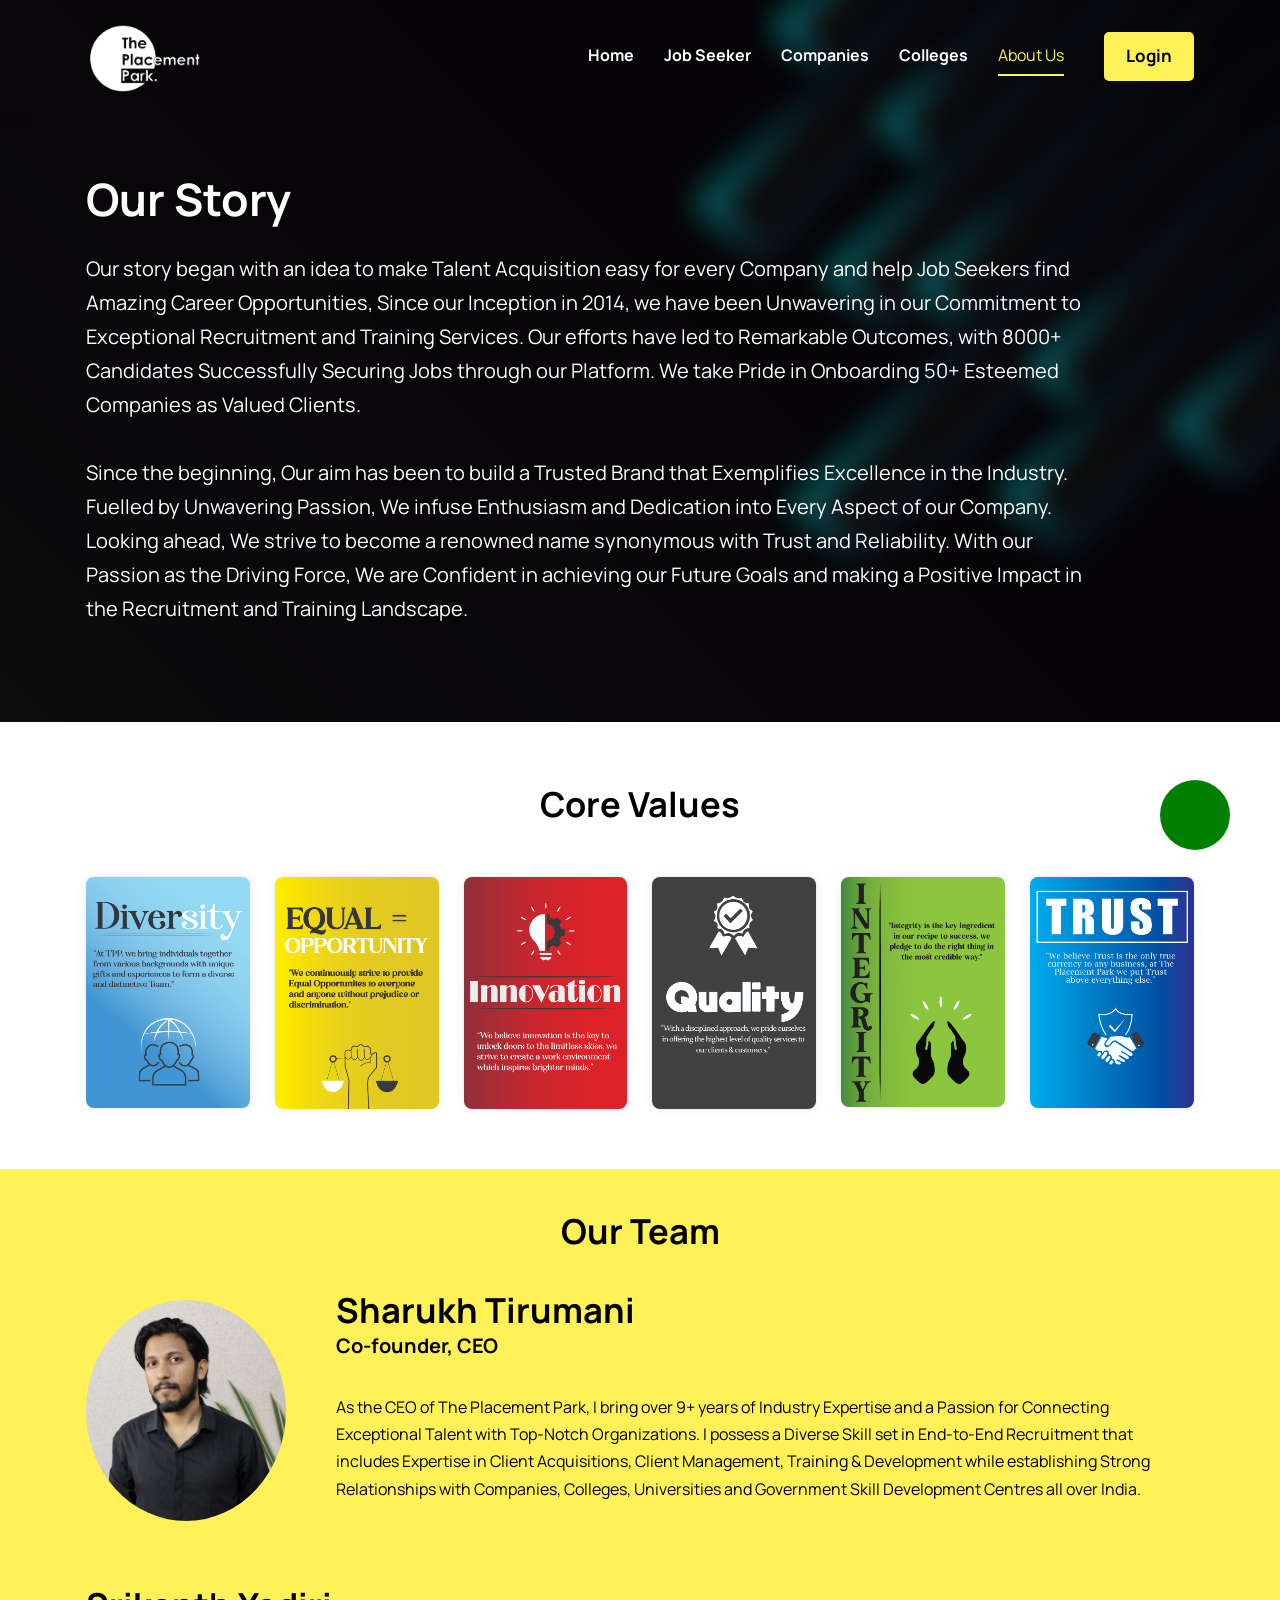
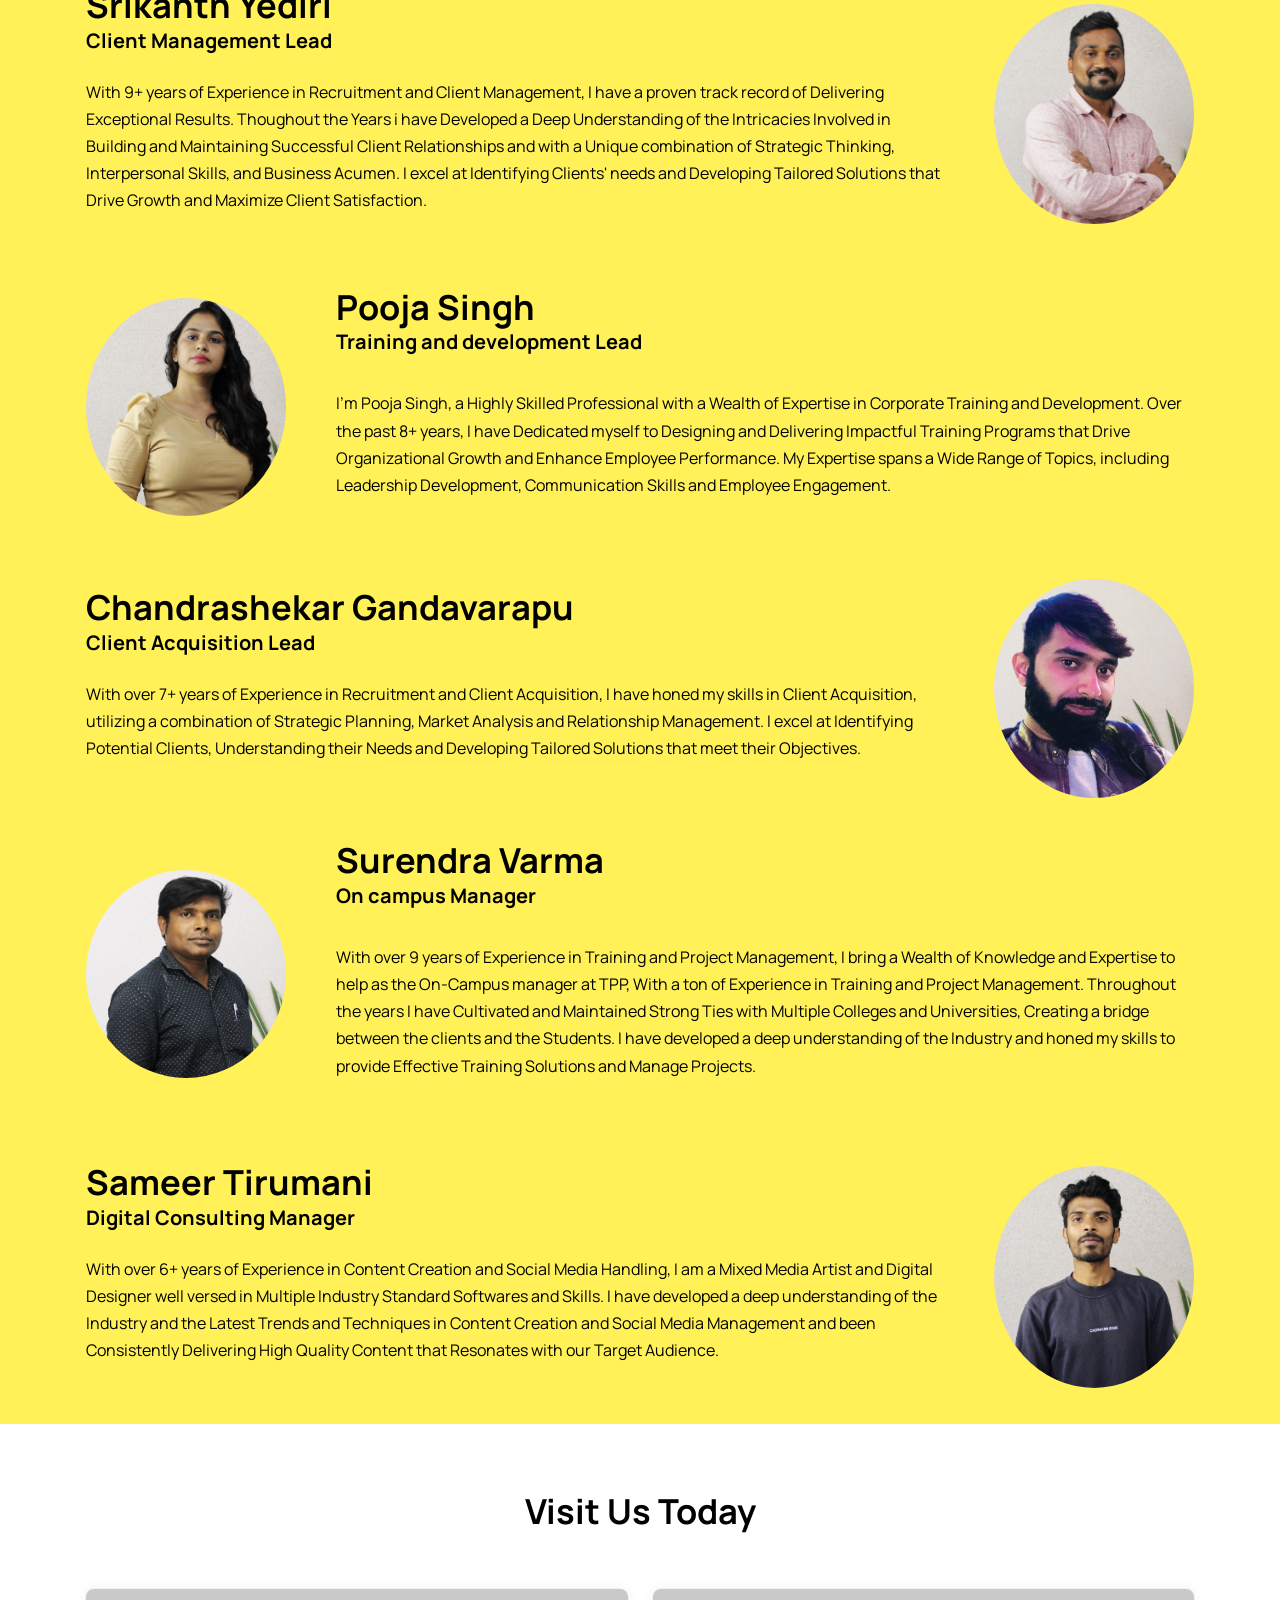
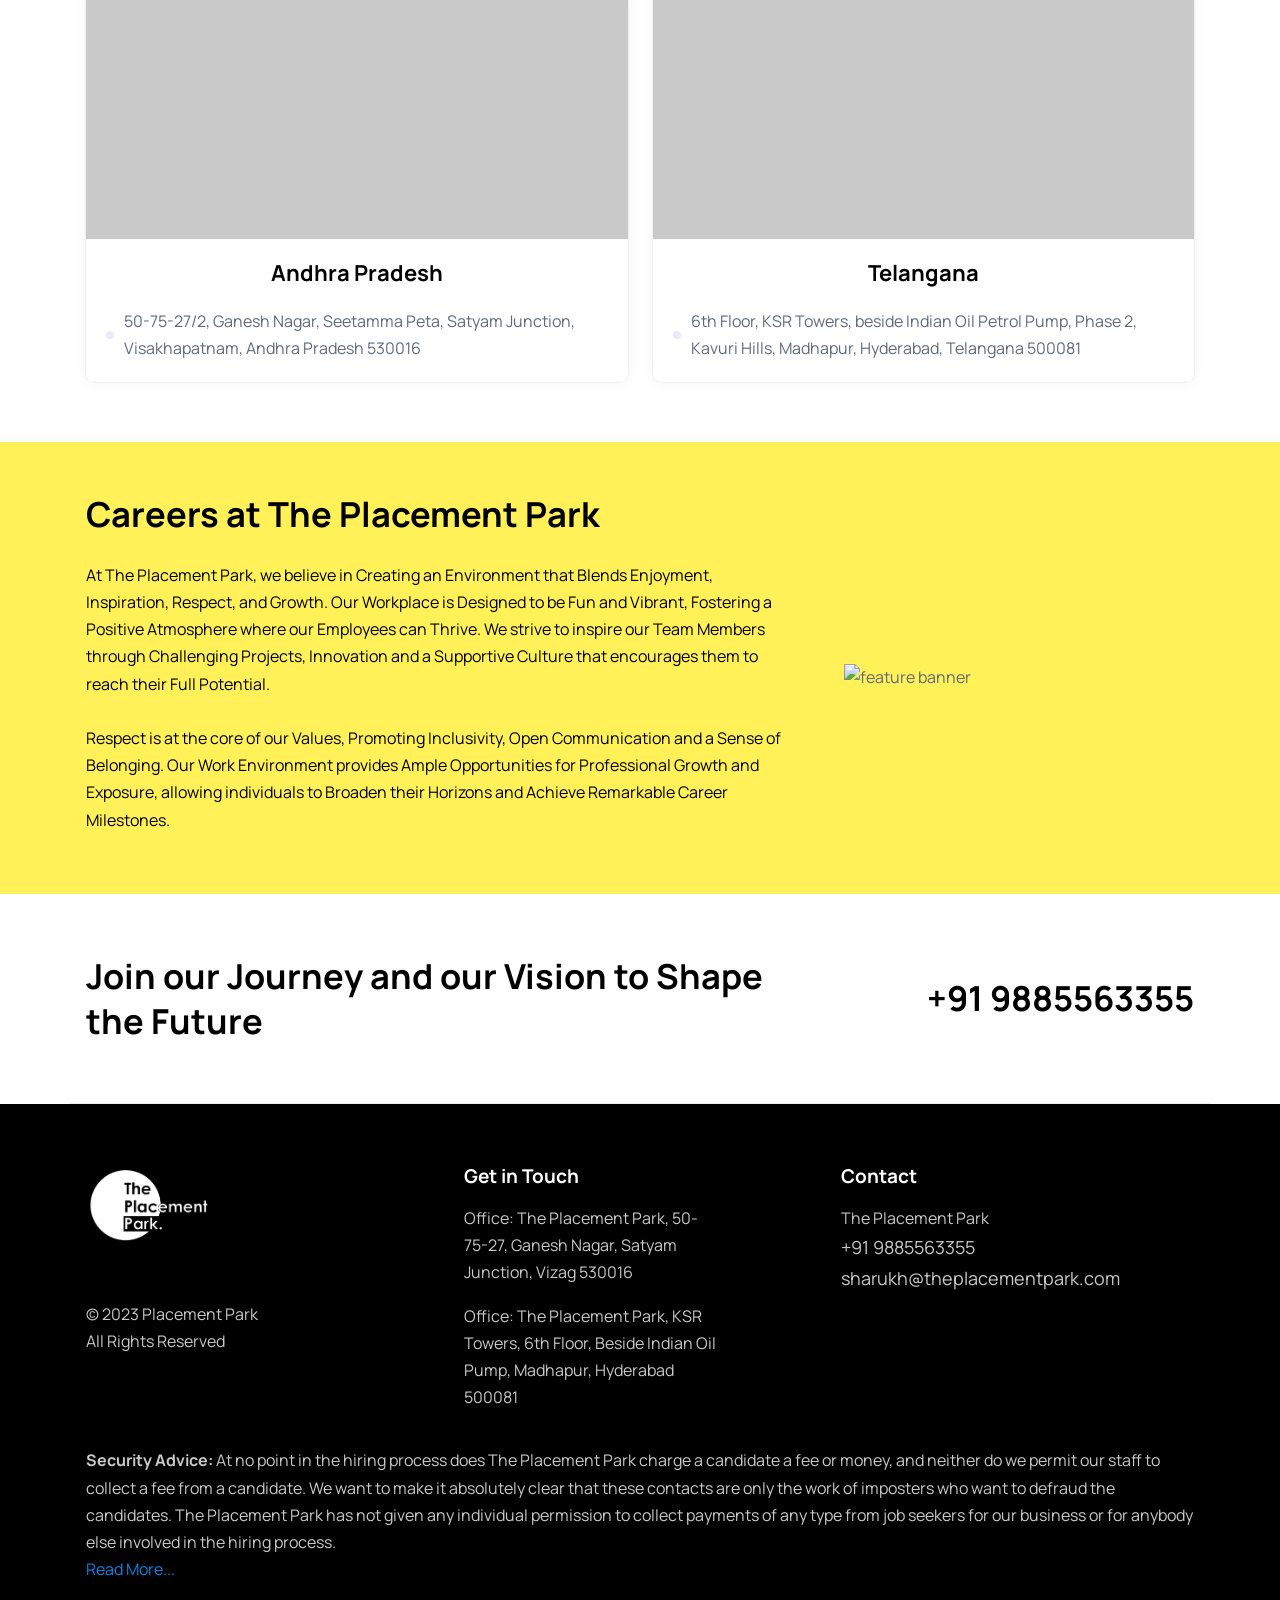
==== about.html @ 6c75acc1 "Add files via upload" ====
<!DOCTYPE html>
<html lang="en">

<head>
  <meta charset="UTF-8">
  <meta http-equiv="X-UA-Compatible" content="IE=edge">
  <meta name="viewport" content="width=device-width, initial-scale=1.0">

  <!-- 
    - primary meta tags
  -->
  <title>TPP</title>
  <meta name="title" content="TPP">

  <!-- 
    - favicon
  -->
  <!-- <link rel="shortcut icon" href="./favicon.svg" type="image/svg+xml"> -->

  <!-- 
    - google font link
  -->
  <link rel="preconnect" href="https://fonts.googleapis.com">
  <link rel="preconnect" href="https://fonts.gstatic.com" crossorigin>
  <link href="https://fonts.googleapis.com/css2?family=Manrope:wght@500;700&display=swap" rel="stylesheet">

  <!-- 
    - custom css link
  -->
  <link rel="stylesheet" href="./assets/css/style.css">
  <link href="lib/owlcarousel/assets/owl.carousel.min.css" rel="stylesheet">
  <link rel="icon" type="image/png" href="assets/2 TPP Logos/favicon.png" >



  <!-- 
    - preload images
  -->
  <link rel="preload" as="image" href="./assets/images/hero-bg.jpg">
  <link rel="preload" as="image" href="./assets/images/hero-slide-1.jpg">
  <link rel="preload" as="image" href="./assets/images/hero-slide-2.jpg">
  <link rel="preload" as="image" href="./assets/images/hero-slide-3.jpg">

</head>
<style>
  @media (min-width: 768px){
    
    .about .container {
        grid-template-columns: 0fr 1fr;
        align-items: center;
    }
      }
:root {
  --d: 700ms;
  --e: cubic-bezier(0.19, 1, 0.22, 1);

}



.page-content {
  display: grid;
  grid-gap: 1rem;
  padding: 1rem;
  max-width: 1024px;
  margin: 0 auto;
  font-family: var(--font-sans);
}
@media (min-width: 600px) {
  .page-content {
    grid-template-columns: repeat(2, 1fr);
  }
}
@media (min-width: 800px) {
  .page-content {
    grid-template-columns: repeat(4, 1fr);
  }
}

.card {
  position: relative;
  display: flex;
  align-items: flex-end;
  overflow: hidden;
  padding: 1rem;
  width: 100%;
  text-align: center;
  color: whitesmoke;
  background-color: whitesmoke;
  
  box-shadow: 0 1px 1px rgba(0, 0, 0, 0.1), 0 2px 2px rgba(0, 0, 0, 0.1), 0 4px 4px rgba(0, 0, 0, 0.1), 0 8px 8px rgba(0, 0, 0, 0.1), 0 16px 16px rgba(0, 0, 0, 0.1);
}
.cards {
  position: relative;
  display: flex;
  align-items: flex-end;
  overflow: hidden;
  padding: 1rem;
  width: 100%;
  text-align: center;
  color: whitesmoke;
  background-color: whitesmoke;
  box-shadow: 0 1px 1px rgba(0, 0, 0, 0.1), 0 2px 2px rgba(0, 0, 0, 0.1), 0 4px 4px rgba(0, 0, 0, 0.1), 0 8px 8px rgba(0, 0, 0, 0.1), 0 16px 16px rgba(0, 0, 0, 0.1);
}
@media (min-width: 600px) {
  .card {
    height: 350px;
  }
  .cards{
    height: 350px;
  }
}
.card:before {
  content: "";
  position: absolute;
  top: 0;
  left: 0;
  width: 100%;
  height: 110%;
  background-size: cover;
  background-position: 0 0;
  transition: transform calc(var(--d) * 1.5) var(--e);
  pointer-events: none;
}
.cards:before {
  content: "";
  position: absolute;
  top: 0;
  left: 0;
  width: 100%;
  height: 110%;
  background-size: cover;
  background-position: 0 0;
  transition: transform calc(var(--d) * 1.5) var(--e);
  pointer-events: none;
}
.card:after {
  content: "";
  display: block;
  position: absolute;
  top: 0;
  left: 0;
  width: 100%;
  height: 200%;
  pointer-events: none;
  background-image: linear-gradient(to bottom, rgba(0, 0, 0, 0) 0%, rgba(0, 0, 0, 0.009) 11.7%, rgba(0, 0, 0, 0.034) 22.1%, rgba(0, 0, 0, 0.072) 31.2%, rgba(0, 0, 0, 0.123) 39.4%, rgba(0, 0, 0, 0.182) 46.6%, rgba(0, 0, 0, 0.249) 53.1%, rgba(0, 0, 0, 0.32) 58.9%, rgba(0, 0, 0, 0.394) 64.3%, rgba(0, 0, 0, 0.468) 69.3%, rgba(0, 0, 0, 0.54) 74.1%, rgba(0, 0, 0, 0.607) 78.8%, rgba(0, 0, 0, 0.668) 83.6%, rgba(0, 0, 0, 0.721) 88.7%, rgba(0, 0, 0, 0.762) 94.1%, rgba(0, 0, 0, 0.79) 100%);
  transform: translateY(-50%);
  transition: transform calc(var(--d) * 2) var(--e);
}
.cards:after {
  content: "";
  display: block;
  position: absolute;
  top: 0;
  left: 0;
  width: 100%;
  height: 200%;
  pointer-events: none;
  background-image: linear-gradient(to bottom, rgba(0, 0, 0, 0) 0%, rgba(0, 0, 0, 0.009) 11.7%, rgba(0, 0, 0, 0.034) 22.1%, rgba(0, 0, 0, 0.072) 31.2%, rgba(0, 0, 0, 0.123) 39.4%, rgba(0, 0, 0, 0.182) 46.6%, rgba(0, 0, 0, 0.249) 53.1%, rgba(0, 0, 0, 0.32) 58.9%, rgba(0, 0, 0, 0.394) 64.3%, rgba(0, 0, 0, 0.468) 69.3%, rgba(0, 0, 0, 0.54) 74.1%, rgba(0, 0, 0, 0.607) 78.8%, rgba(0, 0, 0, 0.668) 83.6%, rgba(0, 0, 0, 0.721) 88.7%, rgba(0, 0, 0, 0.762) 94.1%, rgba(0, 0, 0, 0.79) 100%);
  transform: translateY(-50%);
  transition: transform calc(var(--d) * 2) var(--e);
}
.card:before {
  background-image: url(assets/images/client.jpg);
}
.cards:before {
  background-image: url(assets/images/buildings.jpg);
}


.content {
  position: relative;
  display: flex;
  flex-direction: column;
  align-items: center;
  width: 100%;
  padding: 1rem;
  transition: transform var(--d) var(--e);
  z-index: 1;
}
.content > * + * {
  margin-top: 1rem;
}

.title {
  font-size: 4rem;
  font-weight: bold;
  line-height: 1;
}

.copy {
  font-family: var(--font-serif);
  font-size: 1.125rem;
  font-style: italic;
  line-height: 1.35;
}



@media (hover: hover) and (min-width: 600px) {
  .card:after {
    transform: translateY(0);
  }
  .cards:after {
    transform: translateY(0);
  }

  .content {
    transform: translateY(calc(100% - 4.5rem));
  }
  .content > *:not(.title) {
    opacity: 0;
    transform: translateY(1rem);
    transition: transform var(--d) var(--e), opacity var(--d) var(--e);
  }

  .card:hover,
.card:focus-within {
    align-items: center;
  }
  .card:hover:before,
.card:focus-within:before {
    transform: translateY(-4%);
  }
  .card:hover:after,
.card:focus-within:after {
    transform: translateY(-50%);
  }
  .card:hover .content,
.card:focus-within .content {
    transform: translateY(0);
  }
  .card:hover .content > *:not(.title),
.card:focus-within .content > *:not(.title) {
    opacity: 1;
    transform: translateY(0);
    transition-delay: calc(var(--d) / 8);
  }

  .cards:focus-within:before, .cards:focus-within:after,
.cards:focus-within .content,
.cards:focus-within .content > *:not(.title) {
    transition-duration: 0s;
  }
  .cards:hover,
.cards:focus-within {
    align-items: center;
  }
  .cards:hover:before,
.cards:focus-within:before {
    transform: translateY(-4%);
  }
  .cards:hover:after,
.cards:focus-within:after {
    transform: translateY(-50%);
  }
  .cards:hover .content,
.cards:focus-within .content {
    transform: translateY(0);
  }
  .cards:hover .content > *:not(.title),
.cards:focus-within .content > *:not(.title) {
    opacity: 1;
    transform: translateY(0);
    transition-delay: calc(var(--d) / 8);
  }

  .cards:focus-within:before, .cards:focus-within:after,
.cards:focus-within .content,
.cards:focus-within .content > *:not(.title) {
    transition-duration: 0s;
  }
}


  .clientwrapper {
      display: flex;
      align-items: center;
      margin:auto;
    }
    .clientslider {
      width: 80%;
      height: 100px;
      position: relative;
      background: white;
      align-items: center;
      margin: auto;
      align-items: center;
      margin: auto;
      
      /* box-shadow: 0 10px 20px -10px rgba(0,0,0,0.2); */
      display: flex;
      overflow: hidden;
    }
    .clientslide {
     background-color: black;
      height: 100px;
      display: flex;
      align-items: center;
      animation: slideshow 60s linear infinite;
    }
    .clientslide img {
      height: 100px;
      border: 3px solid white;
      background: white;
      padding: 0 30px 0 30px;
    }
    @keyframes slideshow {
      0% {transform: translateX(0);}
      100% {transform: translateX(-100%);}
    }
    .clientslider::before, .slider::after {
      height: 100px;
      width: 200px;
      position: absolute;
      content: "";
      /* background: linear-gradient(to right, white 0%, rgba(255,255,255,0) 100%); */
      z-index: 2;
    }
    .clientslider::before {
      left: 0;
      top: 0;
    }
    .clientslider::after {
      right:0;
      top:0;
      
      transform: rotateZ(180deg);
    }
    .grid {
	position: relative;
	clear: both;
	margin: 0 auto;
	padding: 1em 0 4em;
	max-width: 1000px;
	list-style: none;
	text-align: center;
  border-radius: var(--radius-8);
}

/* Common style */
.grid figure {
  
	position: relative;
	float: left;
	overflow: hidden;
	margin: 10px 1%;
	min-width: 320px;
	max-width: 480px;
	max-height: 360px;
	width: 48%;
	height: auto;
	background: black;
	text-align: center;
	cursor: pointer;
}

.grid figure img {
	position: relative;
	display: block;
  background: linear-gradient(to top, rgba(0,0,0,0.8), transparent);

	min-height: 100%;
	max-width: 100%;

}

.grid figure figcaption {
	padding: 2em;
	color: #fff;
	text-transform: uppercase;
	font-size: 1.25em;
	-webkit-backface-visibility: hidden;
	backface-visibility: hidden;
}

.grid figure figcaption::before,
.grid figure figcaption::after {
	pointer-events: none;
}

.grid figure figcaption,
.grid figure figcaption > a {
	position: absolute;
	top: 0;
	left: 0;
	width: 100%;
	height: 100%;
}

/* Anchor will cover the whole item by default */
/* For some effects it will show as a button */
.grid figure figcaption > a {
	z-index: 1000;
	text-indent: 200%;
	white-space: nowrap;
	font-size: 0;
	opacity: 0;
}

.grid figure h2 {
	word-spacing: -0.15em;
	font-weight: 300;
}

.grid figure h2 span {
	font-weight: 800;
}

.grid figure h2,
.grid figure p {
	margin: 0;
}

.grid figure p {
	letter-spacing: 1px;
	font-size: 68.5%;
}

/* Individual effects */

/*---------------*/
/***** Julia *****/
/*---------------*/

figure.effect-julia {
	background: black;
}

figure.effect-julia img {
  opacity: 0.3;
  background: linear-gradient(rgba(15,25,65,0) 33%,rgb(15,25,65) 100%);
	max-width: none;
	height: 400px;
	-webkit-transition: opacity 1s, -webkit-transform 1s;
	transition: opacity 1s, transform 1s;
	-webkit-backface-visibility: hidden;
	backface-visibility: hidden;
}

figure.effect-julia figcaption {
	text-align: left;
}

figure.effect-julia h2 {
	position: relative;
	padding: 0.5em 0;
}

figure.effect-julia p {
	display: inline-block;
	margin: 0 0 0.25em;
	padding: 0.4em 1em;
	background: rgba(255,255,255,0.9);
	color: black;
	text-transform: none;
	font-weight: 500;
	font-size: 75%;
	-webkit-transition: opacity 0.35s, -webkit-transform 0.35s;
	transition: opacity 0.35s, transform 0.35s;
	-webkit-transform: translate3d(-360px,0,0);
	transform: translate3d(-360px,0,0);
}

figure.effect-julia p:first-child {
	-webkit-transition-delay: 0.15s;
	transition-delay: 0.15s;
}

figure.effect-julia p:nth-of-type(2) {
	-webkit-transition-delay: 0.1s;
	transition-delay: 0.1s;
}

figure.effect-julia p:nth-of-type(3) {
	-webkit-transition-delay: 0.05s;
	transition-delay: 0.05s;
}

figure.effect-julia:hover p:first-child {
	-webkit-transition-delay: 0s;
	transition-delay: 0s;
}

figure.effect-julia:hover p:nth-of-type(2) {
	-webkit-transition-delay: 0.05s;
	transition-delay: 0.05s;
}

figure.effect-julia:hover p:nth-of-type(3) {
	-webkit-transition-delay: 0.1s;
	transition-delay: 0.1s;
}

figure.effect-julia:hover img {
	/* opacity: 0.4; */
  opacity: 0.5;
  filter: blur(3px); 
  transition-duration: 0.5s;
	-webkit-transform: scale3d(1.1,1.1,1);
	transform: scale3d(1.1,1.1,1);
}

figure.effect-julia:hover p {
	opacity: 1;
	-webkit-transform: translate3d(0,0,0);
	transform: translate3d(0,0,0);
}


</style>

<body>

  <!-- 
    - #HEADER
  -->


  <header class="header" data-header>
    <div class="container">

      <a href="index.html" class="logo">
        <img src="./assets/2 TPP Logos/Placement Park Logo Inverted.png" width="144"  alt="TPP home"  class="logo-light">

        <img src="./assets/2 TPP Logos/Placement Park Logo Inverted.png" width="144" alt="TPP home" class="logo-dark">
      </a>

      <nav class="navbar" data-navbar>

        <div class="navbar-top">
          <a href="index.html" class="logo">
            <img src="./assets/2 TPP Logos/Placement Park Logo Inverted.png" width="124" height="124" alt="Adex home">
          </a>

          <button class="nav-close-btn" aria-label="close menu" data-nav-toggler>
            <ion-icon name="close-outline" aria-hidden="true"></ion-icon>
          </button>
        </div>

        <ul class="navbar-list">

          <li>
            <a href="index.html" class="navbar-link">Home</a>
          </li>

          <li>
            <a href="jobseeker.html" class="navbar-link">Job Seeker</a>
          </li>

          <li>
            <a href="companies.html" class="navbar-link">Companies</a>
          </li>

          <li>
            <a href="crt.html" class="navbar-link">Colleges</a>
          </li>

          <li>
            <a href="about.html" class="active_link">About Us</a>
          </li>

        </ul>

        <div class="wrapper">
          <a href="mailto:sharukh@theplacementpark.com" class="contact-link">sharukh@theplacementpark.com</a>

          <li> 
            <a href="tel: +91 9885563355" class="footer-link" style="font-size: 1.8rem;">+91 9885563355</a>
          </li>
        </div>

        <ul class="social-list">

          <li>
            <a href="https://www.linkedin.com/company/65595236" target="_blank" class="social-link" style="color: white;">
              <ion-icon name="logo-linkedin"></ion-icon>
            </a>
          </li>

          <li>
            <a href="https://facebook.com/theplacementpark/" target="_blank" class="social-link" style="color: white;">
              <ion-icon name="logo-facebook"></ion-icon>
            </a>
          </li>

          <li>
            <a href="https://wa.me/919885563355" target="_blank" class="social-link" style="color: white;">
              <ion-icon name="logo-whatsapp"></ion-icon>
            </a>
          </li>

          <li>
            <a href="https://instagram.com/theplacementpark/" target="_blank" class="social-link" style="color: white;">
              <ion-icon name="logo-instagram"></ion-icon>
            </a>
          </li>



        </ul>
      </nav>

      <a href="https://theplacementpark.com/home/login" class="btn btn-primary">Login</a>

      <button class="nav-open-btn" aria-label="open menu" data-nav-toggler>
        <ion-icon name="menu-outline" aria-hidden="true"></ion-icon>
      </button>

      <div class="overlay" data-nav-toggler data-overlay></div>

    </div>
  </header>





  <main>
    <article>

      <!-- 
        - #HERO
      -->

      <section class="section hero has-bg-image" aria-label="home"
        style="background-image: url('./assets/images/hero-bg.jpg'); padding-bottom: 60px;">
        <div class="container" style="text-align: left;">

          <div class="hero-content" style="margin-inline: 0px;">

            <h1 class="h1 hero-title">Our Story</h1>

            <p class="hero-text">
              Our story began with an idea to make Talent Acquisition easy for every Company and help Job Seekers find Amazing Career Opportunities, Since our Inception in 2014, we have been Unwavering in our Commitment to Exceptional Recruitment and Training Services. Our efforts have led to Remarkable Outcomes, with 8000+ Candidates Successfully Securing Jobs through our Platform. We take Pride in Onboarding 50+ Esteemed Companies as Valued Clients.
              <br>
              <br>
              Since the beginning, Our aim has been to build a Trusted Brand that Exemplifies Excellence in the Industry. Fuelled by Unwavering Passion, We infuse Enthusiasm and Dedication into Every Aspect of our Company. Looking ahead, We strive to become a renowned name synonymous with Trust and Reliability. With our Passion as the Driving Force, We are Confident in achieving our Future Goals and making a Positive Impact in the Recruitment and Training Landscape. 
            </p>


          </div>



        </div>
      </section>


      <!-- SECTORS -->

      
      <section class="section project" aria-labelledby="project-label" style="padding-top: 60px; padding-bottom: 60px;">
        <div class="container">


          <h2 class="h2 section-title">
            Core Values
          </h2>

          <ul class="grid-li">

            <li>
              <div class="project-card">

                <figure class="card-banner img-holder"  style="height: max-content;">
                  <img src="./assets/TPP Values/Diversity.jpg" 
                    alt="Ligula tristique quis risus" class="img-cover">
                </figure>


              </div>
            </li>

            <li>
              <div class="project-card">

                <figure class="card-banner img-holder"  style="height: max-content;">
                    <img src="./assets/TPP Values/Equality.jpg" 
                      alt="Ligula tristique quis risus" class="img-cover">
                  </figure>

              </div>
            </li>

            <li>
              <div class="project-card">

                <figure class="card-banner img-holder"  style="height: max-content;">
                    <img src="./assets/TPP Values/innovation.jpg" 
                      alt="Ligula tristique quis risus" class="img-cover">
                  </figure>


              </div>
            </li>
            <li>
                <div class="project-card">
  
                  <figure class="card-banner img-holder"  style="height: max-content;">
                      <img src="./assets/TPP Values/Quality.jpg" 
                        alt="Ligula tristique quis risus" class="img-cover">
                    </figure>
  
  
                </div>
              </li>
              <li>
                <div class="project-card">
  
                  <figure class="card-banner img-holder"  style="height: max-content;">
                      <img src="./assets/TPP Values/TPP Values Board (INTEGRITYi).jpg" 
                        alt="Ligula tristique quis risus" class="img-cover">
                    </figure>
  
  
                </div>
              </li>
              <li>
                <div class="project-card">
  
                  <figure class="card-banner img-holder"  style="height: max-content;">
                      <img src="./assets/TPP Values/Trust.jpg" 
                        alt="Ligula tristique quis risus" class="img-cover">
                    </figure>
  
  
                </div>
              </li>

          </ul>

        </div>
      </section>













      <!--      
        - #ABOUT
      -->

      <section class="about" aria-labelledby="about-label" style="background-color: #fff157; padding-top: 40px; padding-bottom: 50px;">
        <h2 class="h2 section-title" style="text-align: center;">
          Our Team
        </h2>
        
        <div class="container">

          <figure class="about-banner">
            <img src="./assets/Employee Photos/Sharukh Tirumani.jpg"  style="width: 200px; border-radius: 50%;" alt="about banner"
              class="w-100">
          </figure>

          <div class="feature-content">


            <h2 class="h2 section-title" style="margin-bottom: 0px;">
              Sharukh Tirumani
            </h2>
            <h3 class="h2 section-title" style="font-size: 2rem;" >Co-founder, CEO</h3>


            <p class="section-text" style="margin-block: 25px 30px; color: black;">As the CEO of The Placement Park, I bring over 9+ years of Industry Expertise and a Passion for Connecting Exceptional Talent with Top-Notch Organizations. I possess a Diverse Skill set in End-to-End Recruitment that includes Expertise in Client Acquisitions, Client Management, Training & Development while establishing Strong Relationships with Companies, Colleges, Universities and Government Skill Development Centres all over India.</p>

            <div class="btn-wrapper" style="justify-content:left; ">

                <ul class="social-list">
    
                  <li>
                    <a href="https://www.linkedin.com/in/sharukh-tirumani-5143ab180/" target="_blank" class="social-link-team">
                      <ion-icon name="logo-linkedin"></ion-icon>
                    </a>
                  </li>
        
                </ul>
              </div>



          </div>
        </div>
      </section>





      <!-- 
        - #FEATURE
      -->

      <section class="section feature" aria-labelledby="feature-label" style="background-color: #fff157; padding-top: 0px; padding-bottom: 0px;">
        <div class="container">

          <figure class="feature-banner">
            <img src="./assets/Employee Photos/Srikanth Yediri.jpg" style="border-radius: 50%; width: 200px;" alt="feature banner"
              class="w-100">
          </figure>

          <div class="feature-content" style="text-align: left;">

            <h2 class="h2 section-title" >
             Srikanth Yediri
            </h2>
            <h3 class="h2 section-title" style="font-size: 2rem;" >Client Management Lead</h3>


            <p class="section-text" style="color: black;">
             
              With 9+ years of Experience in Recruitment and Client Management, I have a proven track record of Delivering Exceptional Results. Thoughout the Years i have Developed a Deep Understanding of the Intricacies Involved in Building and Maintaining Successful Client Relationships and with a Unique combination of Strategic Thinking, Interpersonal Skills, and Business Acumen. I excel at Identifying Clients' needs and Developing Tailored Solutions that Drive Growth and Maximize Client Satisfaction.
            </p>
            <div class="btn-wrapper" style="justify-content:left;">

                <ul class="social-list">
    
                  <li>
                    <a href="https://www.linkedin.com/in/yediri-srikanth-1b2a61237/" target="_blank" class="social-link-team">
                      <ion-icon name="logo-linkedin"></ion-icon>
                    </a>
                  </li>
        

        
                </ul>
              </div>



          </div>

        </div>
      </section>

      <section class="about" aria-labelledby="about-label" style="background-color: #fff157; padding-top: 40px; padding-bottom: 50px;">
        <div class="container">

          <figure class="about-banner">
            <img src="./assets/Employee Photos/Pooja Singh.jpg" style="width: 200px; border-radius: 50%;" alt="about banner"
              class="w-100">
          </figure>

          <div class="feature-content">


            <h2 class="h2 section-title" style="margin-bottom: 0px;">
             Pooja Singh
            </h2>
            <h3 class="h2 section-title" style="font-size: 2rem;" >Training and development Lead</h3>


            <p class="section-text" style="margin-block: 25px 30px; color: black;">I'm Pooja Singh, a Highly Skilled Professional with a Wealth of Expertise in Corporate Training and Development. Over the past 8+ years, I have Dedicated myself to Designing and Delivering Impactful Training Programs that Drive Organizational Growth and Enhance Employee Performance. My Expertise spans a Wide Range of Topics, including Leadership Development, Communication Skills and Employee Engagement.
            </p>

            <div class="btn-wrapper" style="justify-content:left; ">

                <ul class="social-list">
    
                  <li>
                    <a href="https://www.linkedin.com/in/pooja-s-3730a326b/" target="_blank" class="social-link-team">
                      <ion-icon name="logo-linkedin"></ion-icon>
                    </a>
                  </li>
        
        
                </ul>
              </div>



          </div>
        </div>
      </section>

      <section class="section feature" aria-labelledby="feature-label" style="background-color: #fff157; padding-bottom: 0px; padding-top: 0px;">
        <div class="container">

          <figure class="feature-banner">
            <img src="./assets/Employee Photos/Chandrashekar Gandavarpu.jpg"  style="border-radius: 50%; width: 200px;" alt="feature banner"
              class="w-100">
          </figure>

          <div class="feature-content">

            <h2 class="h2 section-title">
             Chandrashekar Gandavarapu
            </h2>
            <h3 class="h2 section-title" style="font-size: 2rem;" >Client Acquisition Lead</h3>


            <p class="section-text" style="color: black;">
              With over 7+ years of Experience in Recruitment and Client Acquisition, I have honed my skills in Client Acquisition, utilizing a combination of Strategic Planning, Market Analysis and Relationship Management. I excel at Identifying Potential Clients, Understanding their Needs and Developing Tailored Solutions that meet their Objectives.
            </p>
            <div class="btn-wrapper" style="justify-content:left;">

                <ul class="social-list">
    
                  <li>
                    <a href="https://www.linkedin.com/in/chandu-g-a3bb04106" target="_blank" class="social-link-team">
                      <ion-icon name="logo-linkedin"></ion-icon>
                    </a>
                  </li>
        
                </ul>
              </div>



          </div>

        </div>
      </section>

      
      <section class="about" aria-labelledby="about-label" style="background-color: #fff157; padding-top: 40px; padding-bottom: 50px;">
        <div class="container">

          <figure class="about-banner">
            <img src="./assets/Employee Photos/Surendra Varma.jpg" style="width: 200px; border-radius: 50%;" alt="about banner"
              class="w-100">
          </figure>

          <div class="feature-content">


            <h2 class="h2 section-title" style="margin-bottom: 0px;">
             Surendra Varma
            </h2>
            <h3 class="h2 section-title" style="font-size: 2rem;" >On campus Manager</h3>


            <p class="section-text" style="margin-block: 25px 30px; color: black;">With over 9 years of Experience in Training and Project Management, I bring a Wealth of Knowledge and Expertise to help as the On-Campus manager at TPP, With a ton of Experience in Training and Project Management. Throughout the years I have Cultivated and Maintained Strong Ties with Multiple Colleges and Universities, Creating a bridge between the clients and the Students. I have developed a deep understanding of the Industry and honed my skills to provide Effective Training Solutions and Manage Projects. </p>

            <div class="btn-wrapper" style="justify-content:left; ">

                <ul class="social-list">
    
                  <li>
                    <a href="https://www.linkedin.com/in/surendra-varma/" target="_blank" class="social-link-team">
                      <ion-icon name="logo-linkedin"></ion-icon>
                    </a>
                  </li>
        
  
              </div>



          </div>
        </div>
      </section>

      <section class="section feature" aria-labelledby="feature-label" style="background-color: #fff157; padding-top:0px ; padding-bottom: 30px;">
        <div class="container">

          <figure class="feature-banner">
            <img src="./assets/Employee Photos/Sameer Tirumani.jpg" style="border-radius: 50%; width: 200px;" alt="feature banner"
              class="w-100">
          </figure>

          <div class="feature-content">

            <h2 class="h2 section-title">
            Sameer Tirumani
            </h2>
            <h3 class="h2 section-title" style="font-size: 2rem;" >Digital Consulting Manager</h3>


            <p class="section-text" style="color: black;">
              With over 6+ years of Experience in Content Creation and Social Media Handling, I am a Mixed Media Artist and Digital Designer well versed in Multiple Industry Standard Softwares and Skills. I have developed a deep understanding of the Industry and the Latest Trends and Techniques in Content Creation and Social Media Management and been Consistently Delivering High Quality Content that Resonates with our Target Audience.
            </p>
            <div class="btn-wrapper" style="justify-content:left;">

                <ul class="social-list">
    
                  <li>
                    <a href="https://www.linkedin.com/in/sameer-tirumani-5a2886124/" target="_blank" class="social-link-team">
                      <ion-icon name="logo-linkedin"> </ion-icon> 

                    </a>
                  </li>
  
                </ul>
              </div>



          </div>

        </div>
      </section>


      








      <section class="section project" aria-labelledby="project-label" style="padding-top: 60px; padding-bottom: 60px;">
        <div class="container">
          <h2 class="h2 section-title" style="text-align: center; color: black; padding:5px;" >Visit Us Today</h2>


          <ul class="grid-list-loc">



            <li>
              <div class="project-card">

                <figure class="card-banner img-holder" style="--width: 560; height: 250px;">
                  <iframe src="https://www.google.com/maps/embed?pb=!1m18!1m12!1m3!1d3800.219459608518!2d83.30935697506716!3d17.73429568321333!2m3!1f0!2f0!3f0!3m2!1i1024!2i768!4f13.1!3m3!1m2!1s0x3a394337bda3da7f%3A0xa042335e57fdd334!2sThe%20Placement%20Park!5e0!3m2!1sen!2sin!4v1682166566837!5m2!1sen!2sin" width="300" height="225" style="border:0;" allowfullscreen="" loading="lazy" referrerpolicy="no-referrer-when-downgrade" class="img-cover"></iframe>
                </figure>

                <div class="card-content">

                  <h3 class="h3">
                    <a href="#" class="card-title" style="text-align: center;">Andhra Pradesh</a>
                  </h3>
                  <p class="card-text">
                    <div class="feature-card">

                      <div class="card-icon" >
                        <ion-icon name="checkmark" aria-hidden="true"></ion-icon>
                      </div>
    
                      <span class="span" style="text-align: left;">
                        50-75-27/2, Ganesh Nagar, Seetamma Peta, Satyam Junction, Visakhapatnam, Andhra Pradesh 530016                  </span>
    
                    </div>
                  </p>



                </div>

              </div>
            </li>

            <li>
              <div class="project-card">

                <figure class="card-banner img-holder" style="--width: 560; height: 250px;">
                  <iframe src="https://www.google.com/maps/embed?pb=!1m14!1m8!1m3!1d3806.389823946216!2d78.3912918!3d17.4410464!3m2!1i1024!2i768!4f13.1!3m3!1m2!1s0x3bcb914fd73bf605%3A0xdb3b84c37c19a2b9!2sThe%20Placement%20Park!5e0!3m2!1sen!2sin!4v1682166350224!5m2!1sen!2sin" width="300" height="225" style="border:0;" allowfullscreen="" loading="lazy" referrerpolicy="no-referrer-when-downgrade" class="img-cover"></iframe>
                </figure>

                <div class="card-content">

                  <h3 class="h3">
                    <a href="#" class="card-title" style="text-align: center;">Telangana</a>
                  </h3>
      
                  <p class="card-text">    
                    <div class="feature-card">

                      <div class="card-icon">
                        <ion-icon name="checkmark" aria-hidden="true"></ion-icon>
                      </div>
    
                      <span class="span" style="text-align: left;">
                        6th Floor, KSR Towers, beside Indian Oil Petrol Pump, Phase 2, Kavuri Hills, Madhapur, Hyderabad, Telangana 500081                  
                      </span>
    
                    </div>
                    </p>



                </div>

              </div>
            </li>

          </ul>

        </div>
      </section>






      <section class="section feature" aria-labelledby="feature-label" style="background-color: #fff157; padding-top:50px ; padding-bottom: 30px;">
        <div class="container">

          <figure class="feature-banner">
            <img src="assets/images/Careers At TPP.jpg" style="border-radius: 0%; width: 350px;" alt="feature banner"
              class="w-100">
          </figure>

          <div class="feature-content">

            <h2 class="h2 section-title">
            Careers at The Placement Park
            </h2>


            <p class="section-text" style="color: black;">
              At The Placement Park, we believe in Creating an Environment that Blends Enjoyment, Inspiration, Respect, and Growth. Our Workplace is Designed to be Fun and Vibrant, Fostering a Positive Atmosphere where our Employees can Thrive.
              We strive to inspire our Team Members through Challenging Projects, Innovation and a Supportive Culture that encourages them to reach their Full Potential.
              <br>
              <br>
              Respect is at the core of our Values, Promoting Inclusivity, Open Communication and a Sense of Belonging. Our Work Environment provides Ample Opportunities for Professional Growth and Exposure, allowing individuals to Broaden their Horizons and Achieve Remarkable Career Milestones.
            </p>
            <div class="btn-wrapper" style="justify-content:left;">

                <ul class="social-list">
    

                </ul>
              </div>



          </div>
          

        </div>
        
      </section>
      <!-- <section class="section project" aria-labelledby="project-label" style=" background-color: #fff157;">
        <div class="container">



          <ul class="grid-list-collage">

            <li>
              <div class="project-card" style="height: max-content;">

                <figure class="card-banner img-holder" style="--width: 560; height:300px;">
                  <img src="1.jpg" width="560" height="450" 
                    alt="Ligula tristique quis risus" class="img-cover">
                </figure>


              </div>
            </li>

            <li>
                <div class="project-card" style="height: max-content;">
  
                  <figure class="card-banner img-holder" style="--width: 560; height: 300px;">
                    <img src="2.jpg" width="560" height="350" 
                      alt="Ligula tristique quis risus" class="img-cover">
                  </figure>

  
                </div>
              </li>

              <li>
                <div class="project-card" style="height: max-content;">
  
                  <figure class="card-banner img-holder" style="--width: 560; height: 300px;">
                    <img src="3.jpg" width="560" height="350" 
                      alt="Ligula tristique quis risus" class="img-cover">
                  </figure>

                </div>
              </li>

              <li>
                <div class="project-card" style="height: max-content;">
  
                  <figure class="card-banner img-holder" style="--width: 560; height: 300px;">
                    <img src="4.jpg" width="560" height="350" 
                      alt="Ligula tristique quis risus" class="img-cover">
                  </figure>
  

  
                </div>
              </li>




          </ul>

        </div>
      </section> -->




      
    





      <!-- 
        - #CTA
      -->

      <section class="cta" aria-label="call to action" style="background-color: white;">
        <div class="container">

         <h2 class="h2 section-title" style="color: black;">
          Join our Journey and our Vision to Shape the Future
        </h2>

          <div style="display: table-row;">

          <h2 class="h2 section-title" style="color: black; margin-bottom: 0px;">
            +91 9885563355
          </h2>

        </div>
  
        
        
          

        </div>

      </section>
    </article>
  </main>


  <!-- 
    - #FOOTER
  -->
  <footer class="footer" style="padding-bottom: 60px; background-color: black;" >
    <div class="container grid-list">

      <div class="footer-brand">

        <a href="#" class="logo">
          <img src="./assets/2 TPP Logos/Placement Park Logo Inverted.png" width="154" height="134" alt="Adex home">
        </a>
<!-- 
        <p class="footer-text">
          &copy; 2023 The Placement Park <br> All rights reserved.
        </p> -->

        <ul class="social-list" style="margin-top: 40px;">

          <li>
            <a href="https://facebook.com/theplacementpark/" target="_blank" class="social-link" style="color:#3b5998;">
              <ion-icon name="logo-facebook"></ion-icon>
            </a>
          </li>

          <li>
            <a href="https://www.linkedin.com/company/65595236" target="_blank" class="social-link" style="color: #00acee;">
              <ion-icon name="logo-linkedin"></ion-icon>
            </a>
          </li>

          <li>
            <a href="https://wa.me/919885563355" target="_blank" class="social-link" style="color: #25D366;">
              <ion-icon name="logo-whatsapp"></ion-icon>
            </a>
          </li>

          <li>
            <a href="https://instagram.com/theplacementpark" target="_blank" class="social-link" style=" border-radius: 30%; background:  radial-gradient(circle at 30% 107%, #fdf497 0%, #fdf497 5%, #fd5949 45%, #d6249f 60%, #285AEB 90%);;">
              <ion-icon name="logo-instagram"></ion-icon>
            </a>
          </li>

        </ul>
        <div class="footer-list">

  
          <p class="footer-text">
            &copy; 2023 Placement Park <br> All Rights Reserved
          </p>
  

  
        </div>

      </div>

      <ul class="footer-list" style="width: auto;">

        <li>
          <p class="h4 footer-list-title">Get in Touch</p>
        </li>

        <li>
          <address class="footer-text">
            Office: The Placement Park, 50-75-27, Ganesh Nagar, Satyam Junction, Vizag 530016
          </address>
        </li>
        
        <li>
          <address class="footer-text">
            Office: The Placement Park, KSR Towers, 6th Floor, Beside Indian Oil Pump, Madhapur, Hyderabad 500081
          </address>
        </li>

        <!-- <li>
          <a href="mailto:info@email.com" class="footer-link">info@email.com</a>
        </li>

        <li>
          <a href="tel:001234567890" class="footer-link">00 (123) 456 78 90</a>
        </li> -->

      </ul>
<!-- 
      <ul class="footer-list">

        <li>
          <p class="h4 footer-list-title">Learn More</p>
        </li>
        <li>
          <a href="#" class="footer-link"> Home</a>
        </li>

        <li>
          <a href="#" class="footer-link"> Companies</a>
        </li>

        <li>
          <a href="#" class="footer-link">Our Story</a>
        </li>

        <li>
          <a href="#" class="footer-link">Colleges</a>
        </li>

        <li>
          <a href="#" class="footer-link">Privacy Policy</a>
        </li>

      </ul> -->

      <!-- <div class="footer-list">

        <p class="h4 footer-list-title">Our CEO</p>

        <p class="footer-text">
          SharukhTirumani Co-Founder & CEO <br> The Placement Park
        </p>

        <li>
          <a href="mailto:" class="footer-link">Sharukh@theplacementpark.com</a>
        </li>

        <li>
          <a href="tel:" class="footer-link">+91 985563355</a>
        </li>


      </div> -->
      <div class="footer-list" style="width: auto;">

        
        <li>
          <p class="h4 footer-list-title">Contact</p>
        </li>

        <p class="footer-text">
         The Placement Park
        </p>
        <li>
          <a href="tel: +91 9885563355" class="footer-link" style="font-size: 1.8rem;">+91 9885563355</a>
        </li>


        <li>
          <a href="mailto:sharukh@theplacementpark.com" class="footer-link" style="font-size: 1.8rem;">sharukh@theplacementpark.com</a>
        </li>





      </div>


    </div>
    <div class="read-more-container">



    <div class="container" style="padding-top: 20px;">
      <p>
        <strong>Security Advice: </strong> At no point in the hiring process does The Placement Park charge a candidate a fee or money, and neither do we permit our staff to collect a fee from a candidate.  We want to make it absolutely clear that these contacts are only the work of imposters who want to defraud the candidates. The Placement Park has not given any individual permission to collect payments of any type from job seekers for our business or for anybody else involved in the hiring process.
          <span class="read-more-text">
            There are no fees associated with recruitment or interviewing at The Placement Park. Only official email addresses will be used for any correspondence with offer letters. The Placement Park, an expert in the field of HR services is always looking for talent. Please be aware, though, that there are some individuals posing as representatives of The Placement Park who demand payment in exchange for interviews or jobs with The Placement Park or its clients by using the company name The Placement Park or the names of our employees incorrectly. Additionally, these individuals are illegally utilising the firm's registered trademark by creating fraudulent and replicated websites to legitimise their actions and deceive unsuspecting prospects into falling for their traps.
          </span>
      </p>
      <span class="read-more-btn" style="cursor: pointer;">Read More...</span>
  </div>
</div>

  </footer>



  <script>

    
const parentContainer =  document.querySelector('.read-more-container');

parentContainer.addEventListener('click', event=>{

    const current = event.target;

    const isReadMoreBtn = current.className.includes('read-more-btn');

    if(!isReadMoreBtn) return;

    const currentText = event.target.parentNode.querySelector('.read-more-text');

    currentText.classList.toggle('read-more-text--show');

    current.textContent = current.textContent.includes('Read More') ? "Read Less..." : "Read More...";

})



    function scrollUp(){
      const scrollUp = document.getElementById('scroll-up');
      // When the scroll is higher than 400 viewport height, add the show-scroll class to the a tag with the scroll-top class
      if(this.scrollY >= 0) scrollUp.classList.add('show-scroll'); else scrollUp.classList.remove('show-scroll')
  }
  window.addEventListener('scroll', scrollUp)
  </script>
            <!--=============== SCROLL UP ===============-->
            <a href="https://api.whatsapp.com/send?phone=919885563355&amp;text= Hi, More Information about The Placement Park" target="_blank" class="scrollup" id="scroll-up"> 
              <ion-icon id="sup" name="logo-whatsapp"></ion-icon>
            </a>



  
          <!-- JavaScript Libraries -->
          <script src="https://code.jquery.com/jquery-3.4.1.min.js"></script>
          <script src="https://cdn.jsdelivr.net/npm/bootstrap@5.0.0/dist/js/bootstrap.bundle.min.js"></script>
          <script src="lib/wow/wow.min.js"></script>
          <script src="lib/easing/easing.min.js"></script>
          <script src="lib/waypoints/waypoints.min.js"></script>
          <script src="lib/counterup/counterup.min.js"></script>
          <script src="lib/owlcarousel/owl.carousel.min.js"></script>
          <script src="lib/lightbox/js/lightbox.min.js"></script>
      
          <!-- Template Javascript -->
          <script src="js/main.js"></script>
  


  



  <!-- 
    - custom js link
  -->
  <script src="./assets/js/script.js"></script>

  <!-- 
    - ionicon
  -->
  
  <script type="module" src="https://unpkg.com/ionicons@5.5.2/dist/ionicons/ionicons.esm.js"></script>
  <script nomodule src="https://unpkg.com/ionicons@5.5.2/dist/ionicons/ionicons.js"></script>

</body>

</html>
---- assets/css/style.css ----
/*-----------------------------------*\
  #main.css
\*-----------------------------------*/

/**
 * copyright 2022 codewithsadee
 */





/*-----------------------------------*\
  #CUSTOM PROPERTY
\*-----------------------------------*/

:root {

  /**
   * colors
   */

  --violet-blue-crayola: #fff157;
  --dark-cornflower-blue_a7: hsla(214, 88%, 27%, 0.07);
  --white: hsla(0, 0%, 100%, 1);
  --white_a3: hsla(0, 0%, 100%, 0.03);
  --white_a8: hsla(0, 0%, 100%, 0.08);
  --white_a12: hsla(0, 0%, 100%, 0.12);
  --white_a70: hsla(0, 0%, 100%, 0.7);
  --cultured: hsla(220, 20%, 97%, 1);
  --lavender-web: hsla(233, 52%, 94%, 1);
  --cadet-blue-crayola: hsla(220, 12%, 70%, 1);
  --cadet-blue-crayola_a20: hsla(222, 23%, 71%, 0.2);
  --charcoal:#0f1941;
  --raisin-black: hsla(216, 14%, 14%, 1);
  --light-gray: hsla(0, 0%, 79%, 1);
  --blue-crayola: hsla(219, 72%, 56%, 1);
  --black-coral: hsla(220, 12%, 43%, 1);

  /**
   * typography
   */

  --ff-manrope: 'Manrope', sans-serif;

  --fs-1: calc(2.7rem + 1.38vw);
  --fs-2: calc(2.6rem + .66vw);
  --fs-3: 2.2rem;
  --fs-4: 1.9rem;
  --fs-5: 1.8rem;
  --fs-6: 1.7rem;
  --fs-7: 1.5rem;
  --fs-8: 1.4rem;
  
  --fw-700: 700;

  /** 
   * spacing
   */

  --section-padding: 90px;

  /**
   * box shadow
   */

  --shadow-1: 0 0 20px hsla(216, 14%, 14%, 0.05);
  --shadow-2: 0 0 0 0.05rem hsla(214, 88%, 27%, 0.08), 0 0 1.25rem hsla(216, 14%, 14%, 0.06);
  --shadow-3: 0 0 1.25rem hsla(216, 14%, 14%, 0.04);

  /**
   * border radius
   */

  --radius-circle: 50%;
  --radius-pill: 5px;
  --radius-10: 10px;
  --radius-8: 8px;
  --radius-6: 6px;

  /**
   * transition
   */

  --transition-1: 0.25s ease;
  --transition-2: 0.5s ease;
  --transition-3: 0.3s ease-in-out;

}





/*-----------------------------------*\
  #RESET
\*-----------------------------------*/

*,
*::before,
*::after {
  margin: 0;
  padding: 0;
  box-sizing: border-box;
}

li { list-style: none; }

a,
img,
span,
input,
button,
ion-icon { display: block; }

a {
  color: inherit;
  text-decoration: none;
}

img { height: auto; }

input,
button {
  background: none;
  border: none;
  font: inherit;
}

input { width: 100%; }

button { cursor: pointer; }

ion-icon { pointer-events: none; }

address { font-style: normal; }

html {
  font-family: var(--ff-manrope);
  font-size: 10px;
  scroll-behavior: smooth;
}

body {
  background-color: var(--white);
  color: var(--black-coral);
  font-size: 1.6rem;
  line-height: 1.7;
}

body.nav-active { overflow: hidden; }

::-webkit-scrollbar { width: 10px; }

::-webkit-scrollbar-track { background-color: hsl(0, 0%, 98%); }

::-webkit-scrollbar-thumb { background-color: hsl(0, 0%, 80%); }

::-webkit-scrollbar-thumb:hover { background-color: hsl(0, 0%, 70%); }





/*-----------------------------------*\
  #REUSED STYLE
\*-----------------------------------*/

.container { padding-inline: 16px; }
.containers { padding-inline: 16px; }
.social-list {
  display: flex;
  align-items: center;
  gap: 12px;
}

.social-link {
  font-size: 3rem;
  color: black;
  transition: var(--transition-1);
}
.social-link-team {
  font-size: 3rem;
  color: black;
  transition: var(--transition-1);
}


.social-link-team:is(:hover, :focus-visible) { 
  color: #00acee;
 }

.section { padding-block: var(--section-padding); }

.has-bg-image {
  background-repeat: no-repeat;
  background-position: center;
  background-size: cover;
}

.h1,
.h2,
.h3,
.h4,
.h5 {
  color: black;
  font-weight: var(--fw-700);
  line-height: 1.3;
}

.h1 { font-size: var(--fs-1); }

.h2 { font-size: var(--fs-2); }

.h3 { font-size: var(--fs-3); }

.h4 { font-size: var(--fs-4); }

.h5 { font-size: var(--fs-6); }

.btn {
  color: var(--white);
  font-size: var(--fs-6);
  font-weight: var(--fw-700);
  border: 2px solid #fff157;
  max-width: max-content;
  padding: 12px 28px;
  border-radius: var(--radius-pill);
  transition: var(--transition-1);
  will-change: transform;
}

.btn:is(:hover, :focus-visible) { 
  background-color: #fff157;
  color: black;

}

.btn-primary,
.btn-outline:is(:hover, :focus-visible) {
  background-color: #fff157;
  color: black;
}

.img-holder {
  height: 400px;
  background-color: var(--light-gray);
  overflow: hidden;
}

.img-cover {
  width: 100%;
  height: 100%;
  object-fit: cover;
}

.section-subtitle {
  font-size: var(--fs-7);
  text-transform: uppercase;
  color: var(--violet-blue-crayola);
  font-weight: var(--fw-700);
  margin-block-end: 16px;
}

.grid-list {
  display: grid;
  gap: 25px;
}
.grid-list-collage {
  display: grid;
  gap: 10px;
}
.grid-list-loc{
  display: grid;
  gap: 25px;
}


.w-100 { width: 100%; }




.scrollup{
  position: fixed;
  font-size: 1rem;
  height: 70px;
  width: 70px;
  background-color: green;
  right: 5rem;
  bottom: -100%;
  display: inline-flex;
  padding: .5rem;
  border-radius: 50%;
  z-index: 100;
  transition: .4s;
 
}

.scrollup:hover{
  background-color: green;
  box-shadow: 0 2px 2px 0 rgba(0,0,0,0.2), 0 2px 2px 0 rgba(0,0,0,0.19);

}

/* Show Scroll Up*/
.show-scroll{
  bottom: 5rem;
}

#sup{
  font-size: 3rem;
  margin: auto;
  color: white;
}

/*-----------------------------------*\
  #HEADER
\*-----------------------------------*/

/* .header .btn { display: none; } */

.header {
  position: absolute;
  top: 0;
  left: 0;
  width: 100%;
  padding-block: 20px;
  box-shadow: var(--shadow-1);
  z-index: 100;
}

.header.active {
  background-color: rgba(0, 0, 0, 0.7); /* Set the background color to a semi-transparent black color */
  backdrop-filter: blur(15px) brightness(75%) saturate(120%);   position: fixed;
  animation: slideIn 0.5s ease forwards;
}

@keyframes slideIn {
  0% { transform: translateY(-100%); }
  100% { transform: translateY(0); }
}

.header .container {
  display: flex;
  justify-content: space-between;
  align-items: center;
  gap: 16px;
}

.header.active .logo-light,
.header .logo-dark { display: none; }

.header .logo-light,
.header.active .logo-dark { display: block; }

.nav-open-btn {
  font-size: 3.5rem;
  color: var(--white);
}

.header.active .nav-open-btn { color: white; }

.navbar {
  position: fixed;
  top: 0;
  left: -300px;
  background-color: black; 
  color: var(--white);
  max-width: 300px;
  width: 100%;
  height: 100vh;
  padding: 30px;
  padding-block-end: 100px;
  display: flex;
  flex-direction: column;
  gap: 30px;
  z-index: 2;
  visibility: hidden;
  transition: var(--transition-3);
}

.navbar.active {
  visibility: visible;
  transform: translateX(300px);
}

.navbar-top {
  display: flex;
  justify-content: space-between;
  align-items: center;
}

.nav-close-btn {
  background-color: var(--white_a8);
  color: var(--white);
  font-size: 2rem;
  padding: 6px;
  border-radius: var(--radius-circle);
  transition: var(--transition-1);
}

.nav-close-btn ion-icon { --ionicon-stroke-width: 50px; }

.nav-close-btn:is(:hover, :focus-visible) { background-color: var(--white_a12); }

.navbar-list { margin-block-end: auto; }

.navbar-link {
  font-weight: var(--fw-700);
  padding-block: 6px;
}

.navbar-link:hover{
  color: #fff157;
}

@media screen and (max-width: 50em) {
  .grid-li{
    display: grid;
    gap: 25px;
  }
  
  .active_link{
    /* font-weight: var(--fw-700); */
    padding-block: 6px;
    color: #fff157;
  
  }
  .active_link{
    position: relative;
}
.active_link:after{
  background: #fff157;
  bottom: 0;
  content: "";
  height: 2px;
  left: 0;
  position: absolute;
  width: 100%;
}
}

@media screen and (max-width: 25em) {
  .grid-li{
    display: grid;
    gap: 25px;
  }
  
  .active_link{
    /* font-weight: var(--fw-700); */
    padding-block: 6px;
    color: #fff157;
  
  }
  .active_link{
    position: relative;
}
.active_link:after{
  background: #fff157;
  bottom: 0;
  content: "";
  height: 2px;
  left: 0;
  position: absolute;
  width: 100%;
}
}
@media (min-width: 575px) {

  
  .active_link{
    /* font-weight: var(--fw-700); */
    padding-block: 6px;
    color: #fff157;
  
  }
  .active_link{
    position: relative;
}
.active_link:after{
  background: #fff157;
  bottom: 0;
  content: "";
  height: 2px;
  left: 0;
  position: absolute;
  width: 100%;
}

}


.active_link{
  /* font-weight: var(--fw-700); */
  padding-block: 6px;
  color: #fff157;
  font-size: 16px;

}

.contact-link { transition: var(--transition-1); }

.contact-link:is(:hover, :focus-visible) { color: var(--violet-blue-crayola); }

.overlay {
  position: fixed;
  top: 0;
  left: 0;
  width: 100%;
  height: 100vh;
  background-color: var(--raisin-black);
  pointer-events: none;
  opacity: 0;
  transition: var(--transition-1);
}

.overlay.active {
  pointer-events: all;
  opacity: 0.8;
}


.carousel {
  position: relative;
  box-shadow: 0px 1px 6px rgba(0, 0, 0, 0.64);
  margin-top: 26px;
}

.carousel-inner {
  position: relative;
  overflow: hidden;
  width: 100%;
}

.carousel-open:checked + .carousel-item {
  position: static;
  opacity: 100;
}

.carousel-item {
  position: absolute;
  opacity: 0;
  -webkit-transition: opacity 0.6s ease-out;
  transition: opacity 0.6s ease-out;
}

.carousel-item img {
  display: block;
  height: auto;
  max-width: 100%;
}

.carousel-control {
  background: rgba(0, 0, 0, 0.28);
  border-radius: 50%;
  color: #fff;
  cursor: pointer;
  display: none;
  font-size: 40px;
  height: 40px;
  line-height: 35px;
  position: absolute;
  top: 50%;
  -webkit-transform: translate(0, -50%);
  cursor: pointer;
  -ms-transform: translate(0, -50%);
  transform: translate(0, -50%);
  text-align: center;
  width: 40px;
  z-index: 10;
}

.carousel-control.prev {
  left: 2%;
}

.carousel-control.next {
  right: 2%;
}

.carousel-control:hover {
  background: rgba(0, 0, 0, 0.8);
  color: #aaaaaa;
}

#carousel-1:checked ~ .control-1,
#carousel-2:checked ~ .control-2,
#carousel-3:checked ~ .control-3,
#carousel-4:checked ~ .control-4,
#carousel-5:checked ~ .control-5 {
  display: block;
}

.carousel-indicators {
  list-style: none;
  margin: 0;
  padding: 0;
  position: absolute;
  bottom: 2%;
  left: 0;
  right: 0;
  text-align: center;
  z-index: 10;
}

.carousel-indicators li {
  display: inline-block;
  margin: 0 5px;
}

.carousel-bullet {
  color: #fff;
  cursor: pointer;
  display: block;
  font-size: 35px;
}

.carousel-bullet:hover {
  color: #aaaaaa;
}

#carousel-1:checked ~ .control-1 ~ .carousel-indicators li:nth-child(1) .carousel-bullet,
#carousel-2:checked ~ .control-2 ~ .carousel-indicators li:nth-child(2) .carousel-bullet,
#carousel-3:checked ~ .control-3 ~ .carousel-indicators li:nth-child(3) .carousel-bullet,
#carousel-4:checked ~ .control-4 ~ .carousel-indicators li:nth-child(4) .carousel-bullet,
#carousel-5:checked ~ .control-5 ~ .carousel-indicators li:nth-child(5) .carousel-bullet {
  color: #428bca;
}

#title {
  width: 100%;
  position: absolute;
  padding: 0px;
  margin: 0px auto;
  text-align: center;
  font-size: 27px;
  color: rgba(255, 255, 255, 1);
  font-family: 'Open Sans', sans-serif;
  z-index: 9999;
  text-shadow: 0px 1px 2px rgba(0, 0, 0, 0.33), -1px 0px 2px rgba(255, 255, 255, 0);
}





/*-----------------------------------*\
  #HERO
\*-----------------------------------*/

.hero {
  padding-block-start: calc(var(--section-padding) + 70px);
  /* text-align: center; */
}

.hero .container {
  display: grid;
  gap: 70px;
}

.hero-title { color: var(--white); }

.hero-text {
  font-size: var(--fs-5);
  color: var(--white);
  margin-block: 24px 36px;
}

.btn-wrapper {
  display: flex;
  flex-wrap: wrap;
  justify-content: center;
  align-items: center;
  gap: 12px;
}

.hero-slider,
.hero-card { position: relative; }

.hero-card .play-btn {
  position: absolute;
  top: 50%;
  left: 50%;
  transform: translate(-50%, -50%);
  background-color: var(--white);
  color: var(--charcoal);
  font-size: 2rem;
  padding: 25px;
  border-radius: var(--radius-circle);
  transition: var(--transition-1);
  animation: pulse 2s ease infinite;
}

.hero-card .play-btn:is(:hover, :focus-visible) { color: var(--violet-blue-crayola); }

@keyframes pulse {
  0% { box-shadow: 0 0 0 0 var(--white_a70); }
  75% { box-shadow: 0 0 0 20px transparent; }
}

.hero .slider-inner {
  border-radius: var(--radius-10);
  overflow: hidden;
}

.hero .slider-container {
  position: relative;
  display: flex;
  align-items: flex-start;
  gap: 8px;
  transition: var(--transition-2);
}

.hero .slider-item {
  min-width: 100%;
  width: 100%;
  border-radius: var(--radius-10);
  overflow: hidden;
}

.hero .slider-btn {
  position: absolute;
  top: 50%;
  transform: translateY(-50%);
  background-color: var(--white_a70);
  color: var(--charcoal);
  font-size: 2rem;
  padding: 12px;
  border-radius: var(--radius-circle);
  transition: var(--transition-1);
}

.hero .slider-btn:is(:hover, :focus-visible) { background-color: var(--white); }

.hero .slider-btn.prev { left: 20px; }

.hero .slider-btn.next { right: 20px; }


/*** Testimonial ***/

.testimonial-carousel .owl-item .testimonial-item img {
  width: 60px;
  height: 60px;
}

.testimonial-carousel .owl-item .testimonial-item,
.testimonial-carousel .owl-item .testimonial-item * {
  transition: .5s;
}

.testimonial-carousel .owl-item.center .testimonial-item {
  /* background: #fff157 !important; */
}

.testimonial-carousel .owl-item.center .testimonial-item * {
  color: black !important;
}

.testimonial-carousel .owl-nav {
  margin-top: 30px;
  display: flex;
  justify-content: center;
}

.testimonial-carousel .owl-nav .owl-prev,
.testimonial-carousel .owl-nav .owl-next {
  display: none;


}

.testimonial-carousel .owl-nav .owl-prev:hover,
.testimonial-carousel .owl-nav .owl-next:hover {
  color: black;
  border-color: var(--primary);
  background: black;
}




/*-----------------------------------*\
  #SERVICE
\*-----------------------------------*/

.service { text-align: center; }

.service .section-title { margin-block-end: 50px; }

.service-card {
  box-shadow: var(--shadow-2);
  border-radius: var(--radius-6);
}

.service-card .card-icon {
  width: 60px;
  height: 60px;
  background-color: var(--violet-blue-crayola);
  display: grid;
  place-items: center;
  color: var(--white);
  font-size: 2.5rem;
  border-radius: var(--radius-circle);
  margin-inline: auto;
}

.service-card .card-icon ion-icon { --ionicon-stroke-width: 50px; }

.service-card .card-title { margin-block: 16px 10px; }

.service-card .btn-text {
  display: flex;
  justify-content: center;
  align-items: center;
  gap: 4px;
  margin-block-start: 10px;
  color: var(--violet-blue-crayola);
  font-weight: var(--fw-700);
  transition: var(--transition-1);
}

.service-card .btn-text:is(:hover, :focus-visible) { opacity: 0.9; }





/*-----------------------------------*\
  #ABOUT
\*-----------------------------------*/

.about .container {
  display: grid;
  gap: 50px;
}


.about .section-title { margin-block-end: 35px; }

.accordion-card .card-title { padding-block-end: 20px; }

.accordion-btn {
  display: flex;
  align-items: center;
  gap: 10px;
}

.accordion-btn ion-icon {
  font-size: 1.5rem;
  color: var(--blue-crayola);
  transition: var(--transition-1);
}

.accordion-card.expanded .accordion-btn ion-icon {
  transform: rotate(0.5turn);
}

.accordion-btn .span { transition: var(--transition-1); }

.accordion-btn:is(:hover, :focus-visible) .span,
.accordion-card.expanded .accordion-btn .span { color: var(--violet-blue-crayola); }

.accordion-content {
  padding-inline-start: 24px;
  max-height: 0;
  overflow: hidden;
}

.accordion-card.expanded .accordion-content {
  max-height: max-content;
  padding-block-end: 20px;
}





/*-----------------------------------*\
  #FEATURES
\*-----------------------------------*/

.feature .container {
  display: grid;
  gap: 50px;
}

.feature .section-text { margin-block: 25px 30px; }

.feature-list {
  display: grid;
  gap: 15px;
}

.feature-card {
  display: flex;
  align-items: center;
  gap: 10px;
}

.feature-card .card-icon {
  background-color: var(--lavender-web);
  font-size: 1.4rem;
  padding: 4px;
  border-radius: var(--radius-circle);
}

.feature-card .card-icon ion-icon { --ionicon-stroke-width: 40px; }





/*-----------------------------------*\
  #STATS
\*-----------------------------------*/

.stats { 
  padding-top: 90px;
  padding-bottom: 90px;
 }
 

.stats-card {
  display: grid;
  grid-template-columns: 1fr 1fr;
  text-align: center;
  gap: 36px 24px;
  padding: 45px 30px;
  border-radius: var(--radius-8);
}

.stats-card .card-text > * { color: var(--white); }





/*-----------------------------------*\
  #PROJECT
\*-----------------------------------*/


.project :is(.section-subtitle, .section-title) { text-align: center; }

.project .section-title { margin-block-end: 50px; }

.project-card {
  background-color: var(--white);
  border-radius: var(--radius-8);
  overflow: hidden;
  box-shadow: var(--shadow-2);
}

.project-card .card-content { padding: 20px; }

.project-card .card-title { transition: var(--transition-1); }

.project-card .card-title:is(:hover, :focus-visible) { color: var(--violet-blue-crayola); }

.project-card .card-text { margin-block: 16px 20px; }

.project-card .card-meta-list {
  display: flex;
  flex-wrap: wrap;
  gap: 12px;
}

.project-card .card-meta-item {
  display: flex;
  align-items: center;
  gap: 4px;
  color: var(--cadet-blue-crayola);
  font-size: var(--fs-8);
}





/*-----------------------------------*\
  #CTA
\*-----------------------------------*/

.cta { background-color: var(--charcoal); }

.cta .container {
  padding-block: 60px 60px;
  border-block-end: 1px solid var(--cadet-blue-crayola_a20);
}

.cta .section-title {
  color: var(--white);
  margin-block-end: 30px;
}







/*-----------------------------------*\
  #FOOTER
\*-----------------------------------*/

.footer {
  background-color: var(--charcoal);
  padding-block: 60px 100px;
  color: var(--light-gray);
}

.footer-brand .footer-text { margin-block: 20px; }

.footer .social-list { color: var(--white); }

.footer-list-title {
  color: var(--white);
  margin-block-end: 16px;
}

.footer-link {
  /* padding-block: 4px; */
  transition: var(--transition-1);
}

.footer-link:is(:hover, :focus-visible) { color: var(--violet-blue-crayola); }

.input-wrapper {
  position: relative;
  margin-block-start: 25px;
}

.input-field {
  background-color: var(--white_a3);
  color: var(--light-gray);
  font-size: var(--fs-7);
  padding: 12px 16px;
  border: 1px solid var(--dark-cornflower-blue_a7);
  border-radius: var(--radius-6);
  box-shadow: var(--shadow-3);
  outline: none;
}

.input-field::placeholder { color: inherit; }

.submit-btn {
  position: absolute;
  top: 0;
  right: 0;
  bottom: 0;
  border-radius: 0 var(--radius-6) var(--radius-6) 0;
  background-color: var(--violet-blue-crayola);
  color: var(--white);
  padding-inline: 24px;
  font-weight: var(--fw-700);
}





/*-----------------------------------*\
  #MEDIA QUERIES
\*-----------------------------------*/

/**
 * responsive for large than 575px screen
 */

@media (min-width: 575px) {

  /**
   * REUSED STYLE
   */
   .grid-li{
    display: grid;
    gap: 25px;
  }
  .container {
    max-width: 540px;
    width: 100%;
    margin-inline: auto;
  }




  /**
   * PROJECTS
   */

  /* .project-card .card-content { padding: 40px; } */

}





/**
 * responsive for large than 768px screen
 */

@media (min-width: 768px) {

  /**
   * CUSTOM PROPERTY
   */

  :root {

    /**
     * spacing
     */

    --section-padding: 120px;

  }



  /**
   * REUSED STYLE
   */

  .container { max-width: 720px; }

  .grid-list { grid-template-columns: 1fr 1fr; }

  .grid-li{
    display: grid;
    gap: 25px;
  }

  /**
   * HEADER
   */

  .header .btn {
    display: block;
    margin-inline-start: auto;
    padding: 8px 20px;
  }

  .header.active .btn {
    background-color: transparent;
    border-color: var(--violet-blue-crayola);
    color: var(--white);
  }
  .header.active .btn:is(:hover, :focus-visible) { 
    background-color: #fff157;
    color: black;
  
  }



  /**
   * HERO
   */

  .hero-content {
    max-width: 85%;
    margin-inline: auto;
  }

  .hero-text { --fs-5: 2rem; }



  /**
   * SERVICE
   */

  .service .section-title {
    max-width: 30ch;
    margin-inline: auto;
  }



  /**
   * ABOUT
   */

  .about .container {
    grid-template-columns: 1fr 1fr;
    align-items: center;
  }



  /**
   * FEATURE
   */

  .feature .container {
    grid-template-columns: 4.7fr 1fr;
    align-items: center;
  }

  .feature-banner { order: 1; }

}




/**
 * responsive for large than 992px screen
 */

@media (min-width: 992px) {

  /**
   * REUSED STYLE
   */

  .container { max-width: 960px; }



  /**
   * HEADER
   */

  .nav-open-btn,
  .navbar > *:not(.navbar-list),
  .overlay { display: none; }

  .navbar,
  .navbar.active {
    all: unset;
    display: block;
    margin-inline: auto 24px;
  }

  .navbar-list {
    display: flex;
    gap: 30px;
  }

  .navbar-link {
    color: var(--white);
    transition: var(--transition-1);
  }

  .navbar-link:is(:hover, :focus-visible) { opacity: 0.7; }
  .header.active{
    background-color: rgba(0, 0, 0, 0.7); /* Set the background color to a semi-transparent black color */
    backdrop-filter: blur(15px) brightness(75%) saturate(120%); 

  }

  .header.active .navbar-link { color: white; }

  .header.active .navbar-link:is(:hover, :focus-visible) {
    opacity: 1;
    color:#fff157;
  }

  .header .btn { margin-inline-start: 0; }



  /**
   * HERO
   */

  .hero {
    padding-block-start: calc(var(--section-padding) + 50px);
    text-align: left;
  }

  .hero .container {
    /* grid-template-columns: 1fr 0.8fr; */
    align-items: center;
  }

  .hero-content {
    max-width: unset;
    margin-inline: 100px;
  }

  .btn-wrapper { justify-content: flex-start; }

  .grid-listss{
    display: grid;
    gap: 25px;
    grid-template-columns: repeat(5, 1fr); 
  }
  .grid-li{
    display: grid;
    gap: 25px;
    grid-template-columns: repeat(6, 1fr); 
  }
  .grid-lis{
    display: grid;
    gap: 25px;
    grid-template-columns: repeat(2, 1fr); 
  }


  /**
   * STATS
   */

  .stats-card { grid-template-columns: repeat(5, 1fr); }



  /**
   * PROJECT
   */

  .project .section-title {
    max-width: 32ch;
    margin-inline: auto;
  }



  /**
   * CTA
   */

  .cta .container {
    display: flex;
    justify-content: space-between;
    align-items: center;
  }

  .cta .btn { min-width: max-content; }

  .cta .section-title {
    max-width: 30ch;
    margin-block-end: 0;
  }



  /**
   * FOOTER
   */

  .footer .grid-list { grid-template-columns: repeat(3, 1fr); }

}
.read-more-btn{
  color: #0984e3;
}

.read-more-text{
  display: none;
}

.read-more-text--show{
  display: inline;
}




/**
 * responsive for large than 1200px screen
 */

@media (min-width: 1200px) {

  /**
   * REUSED STYLE
   */
   .clientwrapper {
    width: 1500px;
    display: flex;
    align-items: center;
    margin:auto;
  }

  .container { max-width: 1140px; }



  /**
   * HERO
   */

  .hero-text { padding-inline-end: 100px; }



  /**
   * SERVICE
   */

  .service .grid-list { grid-template-columns: repeat(4, 1fr); }



  /**
   * STATS
   */

  .stats .container { max-width: 70%; }

  .stats-card { padding: 60px; }



  /**
   * PROJECT
   */
   .project .grid-list-collage { grid-template-columns: repeat(2, 1fr); }
  .project .grid-list { grid-template-columns: repeat(3, 1fr); }
  .project .grid-list-loc { grid-template-columns: repeat(2, 1fr); }



  /**
   * FOOTER
   */

  address.footer-text {
    padding-inline-end: 100px;
    margin-block-end: 16px;
  }

}





/**
 * responsive for large than 1400px screen
 */

@media (min-width: 1400px) {

  /**
   * REUSED STYLE
   */

  .container { max-width: 1320px; }

  

  /**
   * FEATURE
   */

  .feature-list { grid-template-columns: 1fr 1fr; }

}
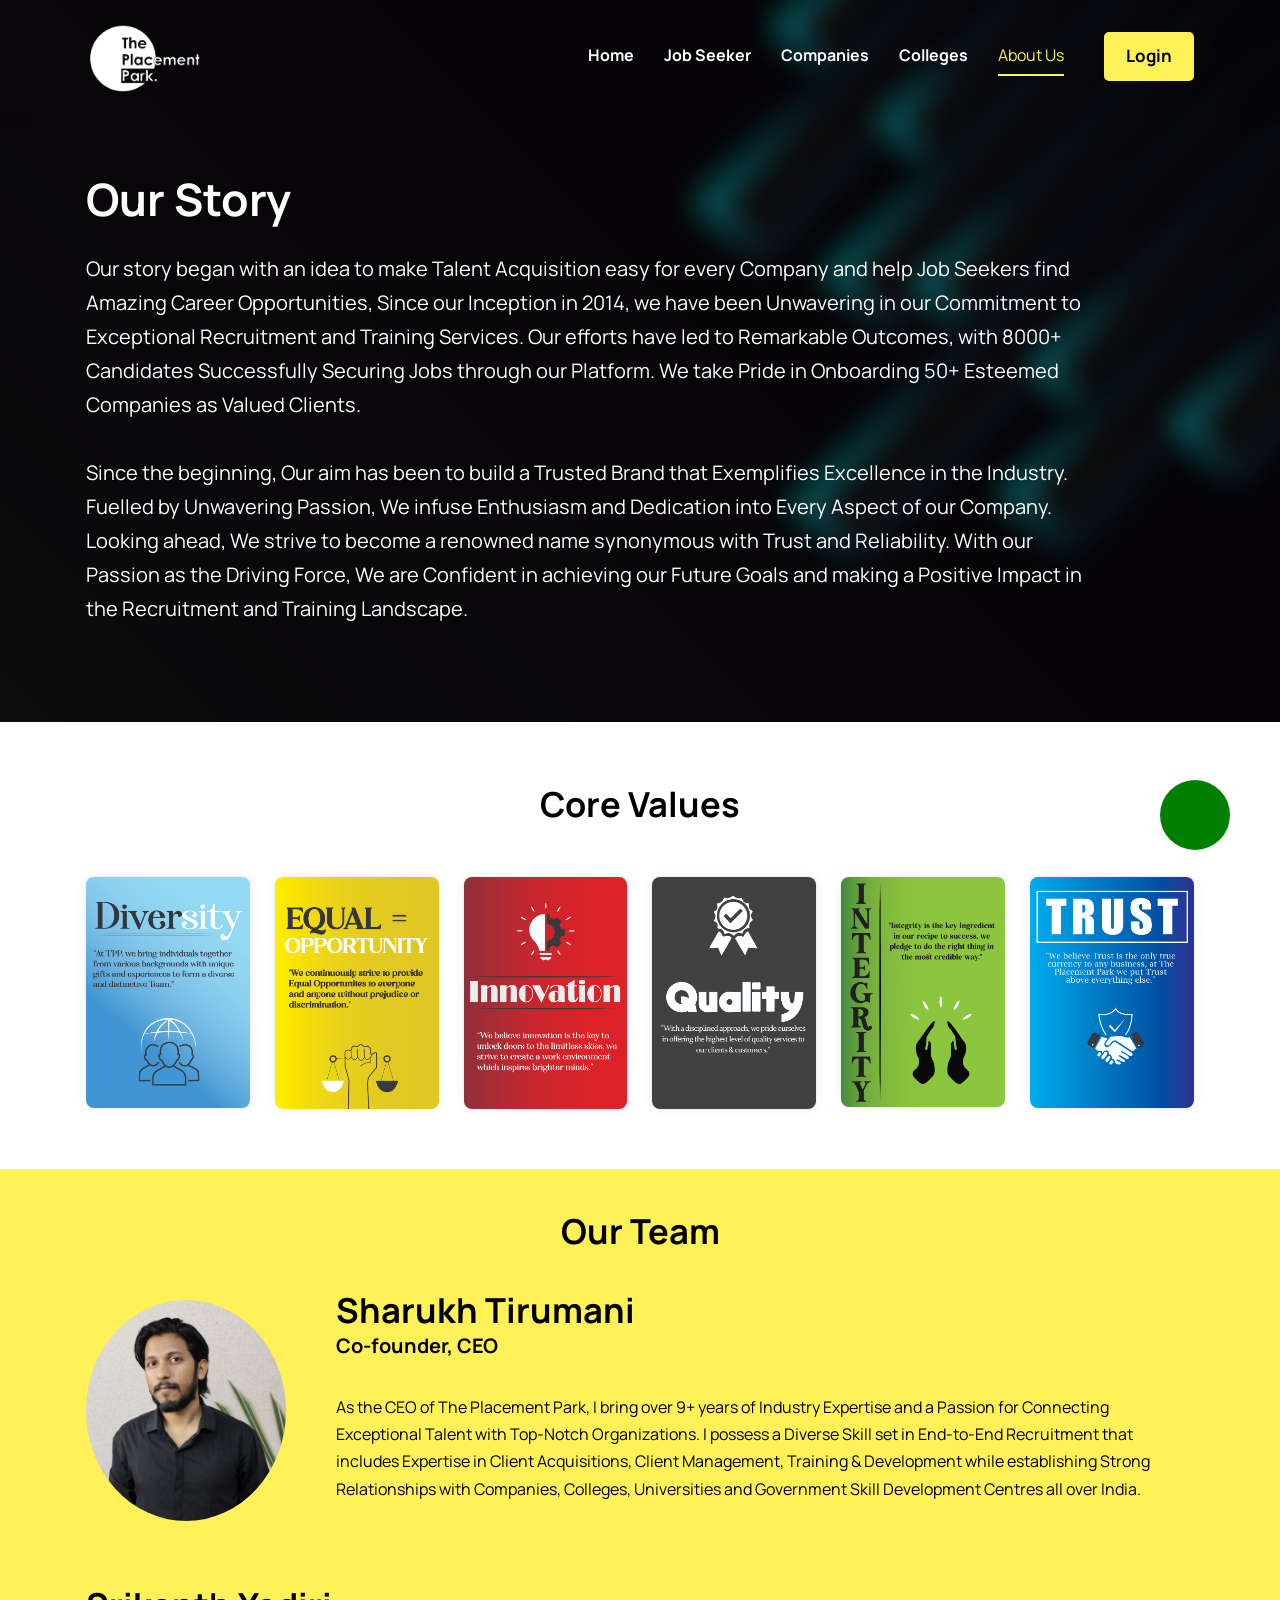
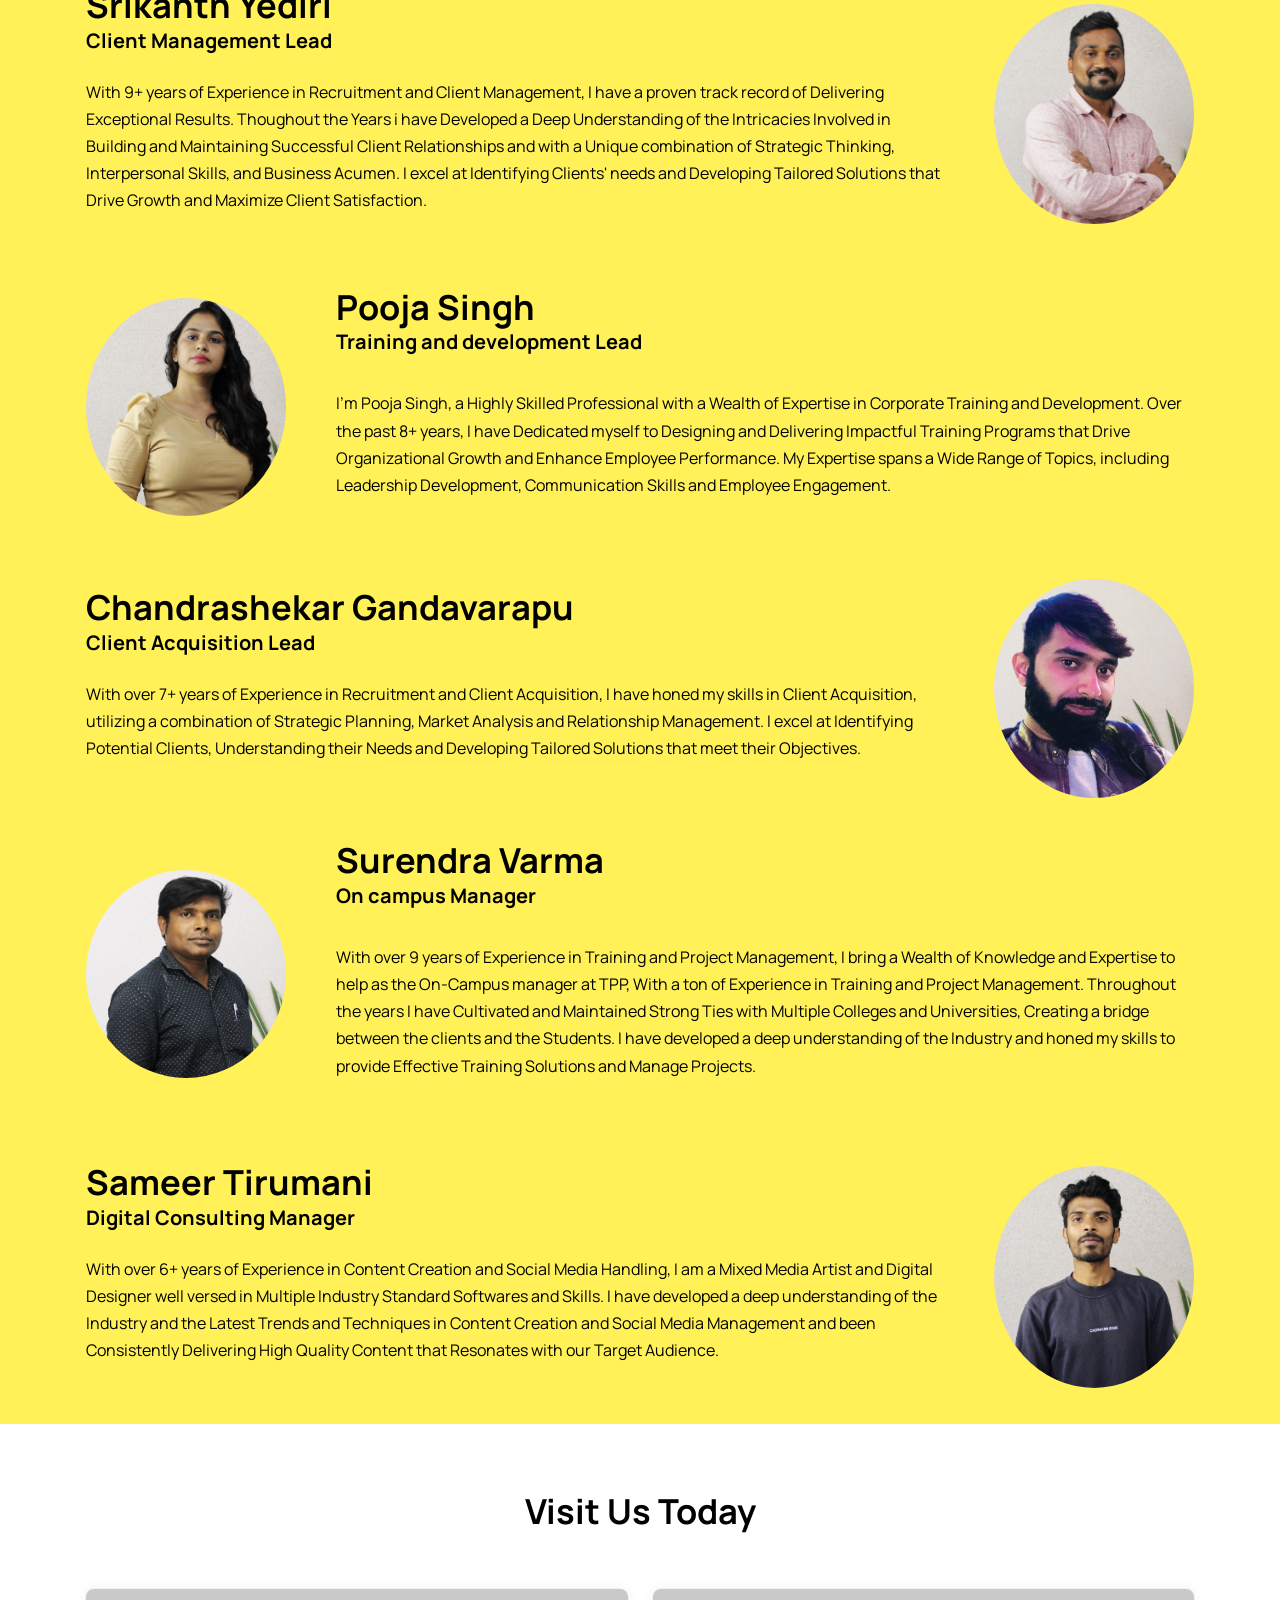
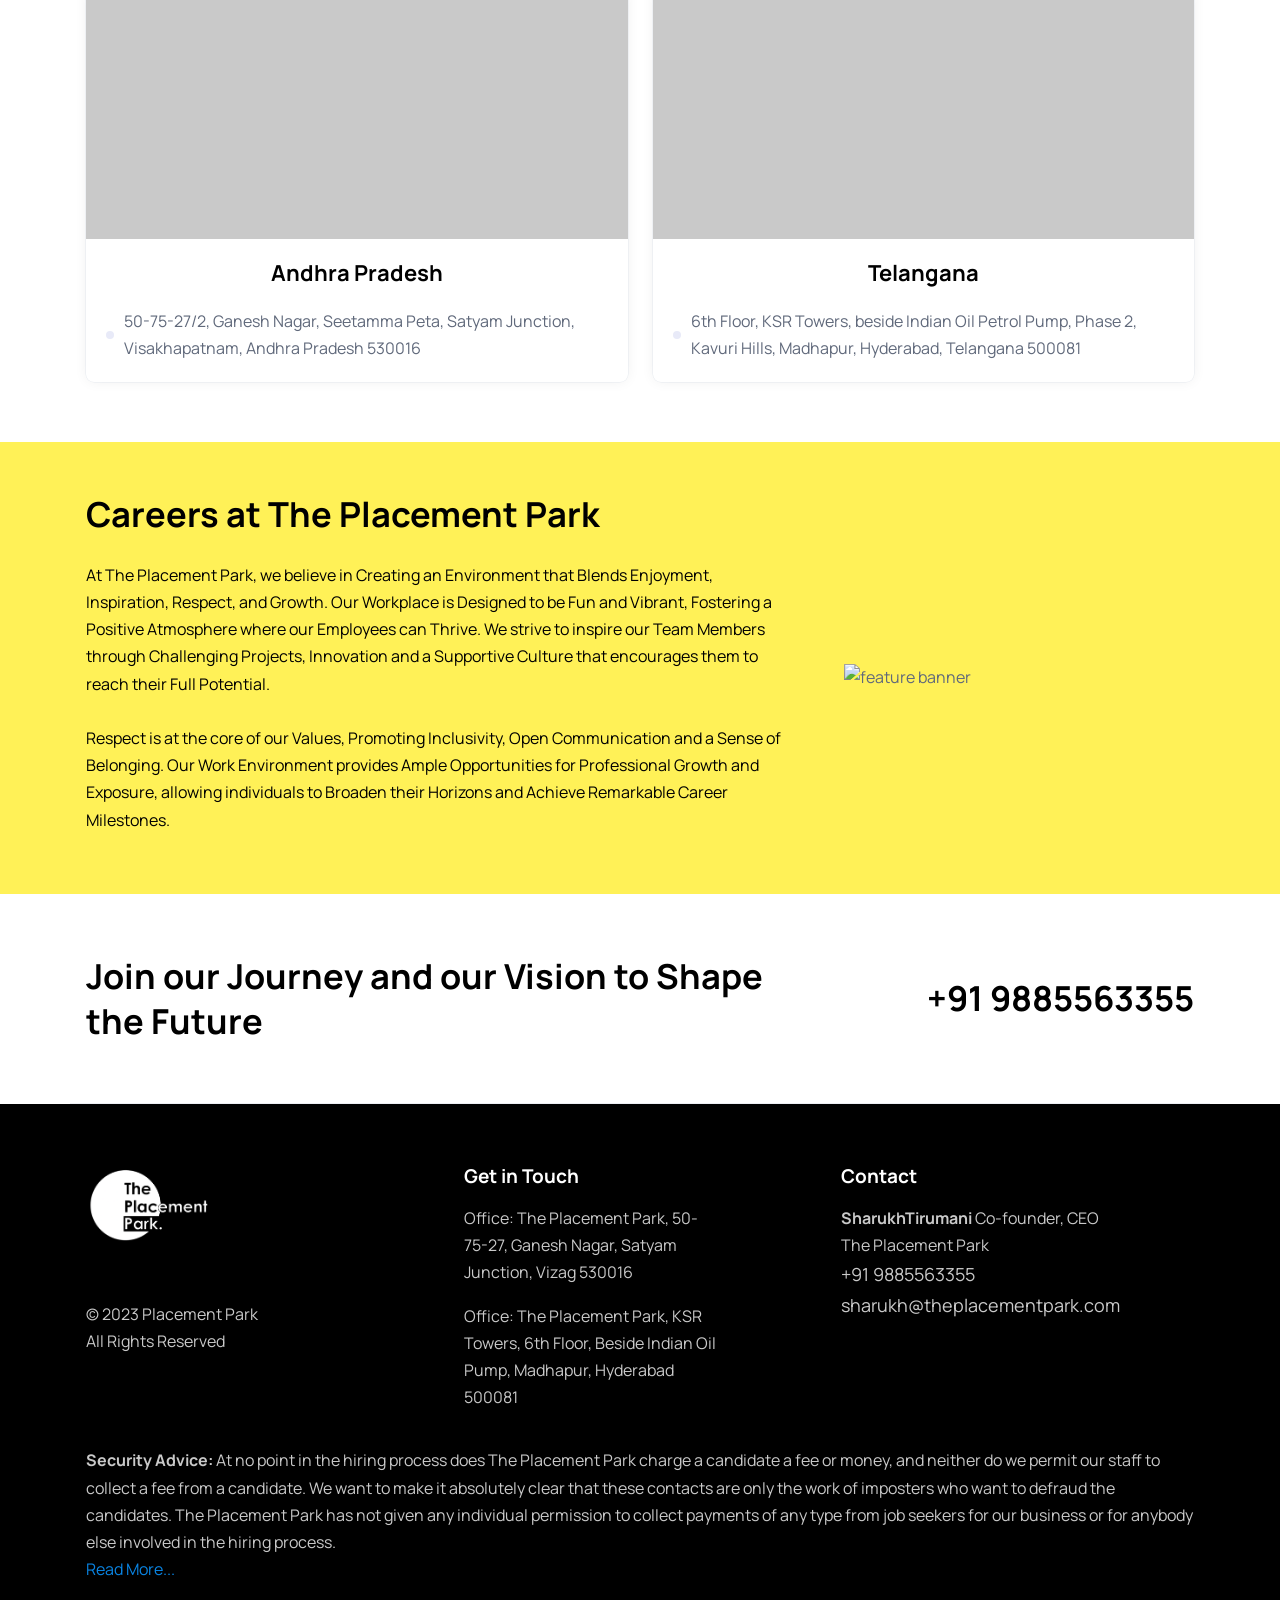
==== commit 0e3dc958: "Add files via upload" ====
--- a/about.html
+++ b/about.html
@@ -1370,6 +1370,10 @@
         <li>
           <p class="h4 footer-list-title">Contact</p>
         </li>
+        <li>
+          <p> <strong>SharukhTirumani</strong> Co-founder, CEO</p>
+
+        </li>
 
         <p class="footer-text">
          The Placement Park
